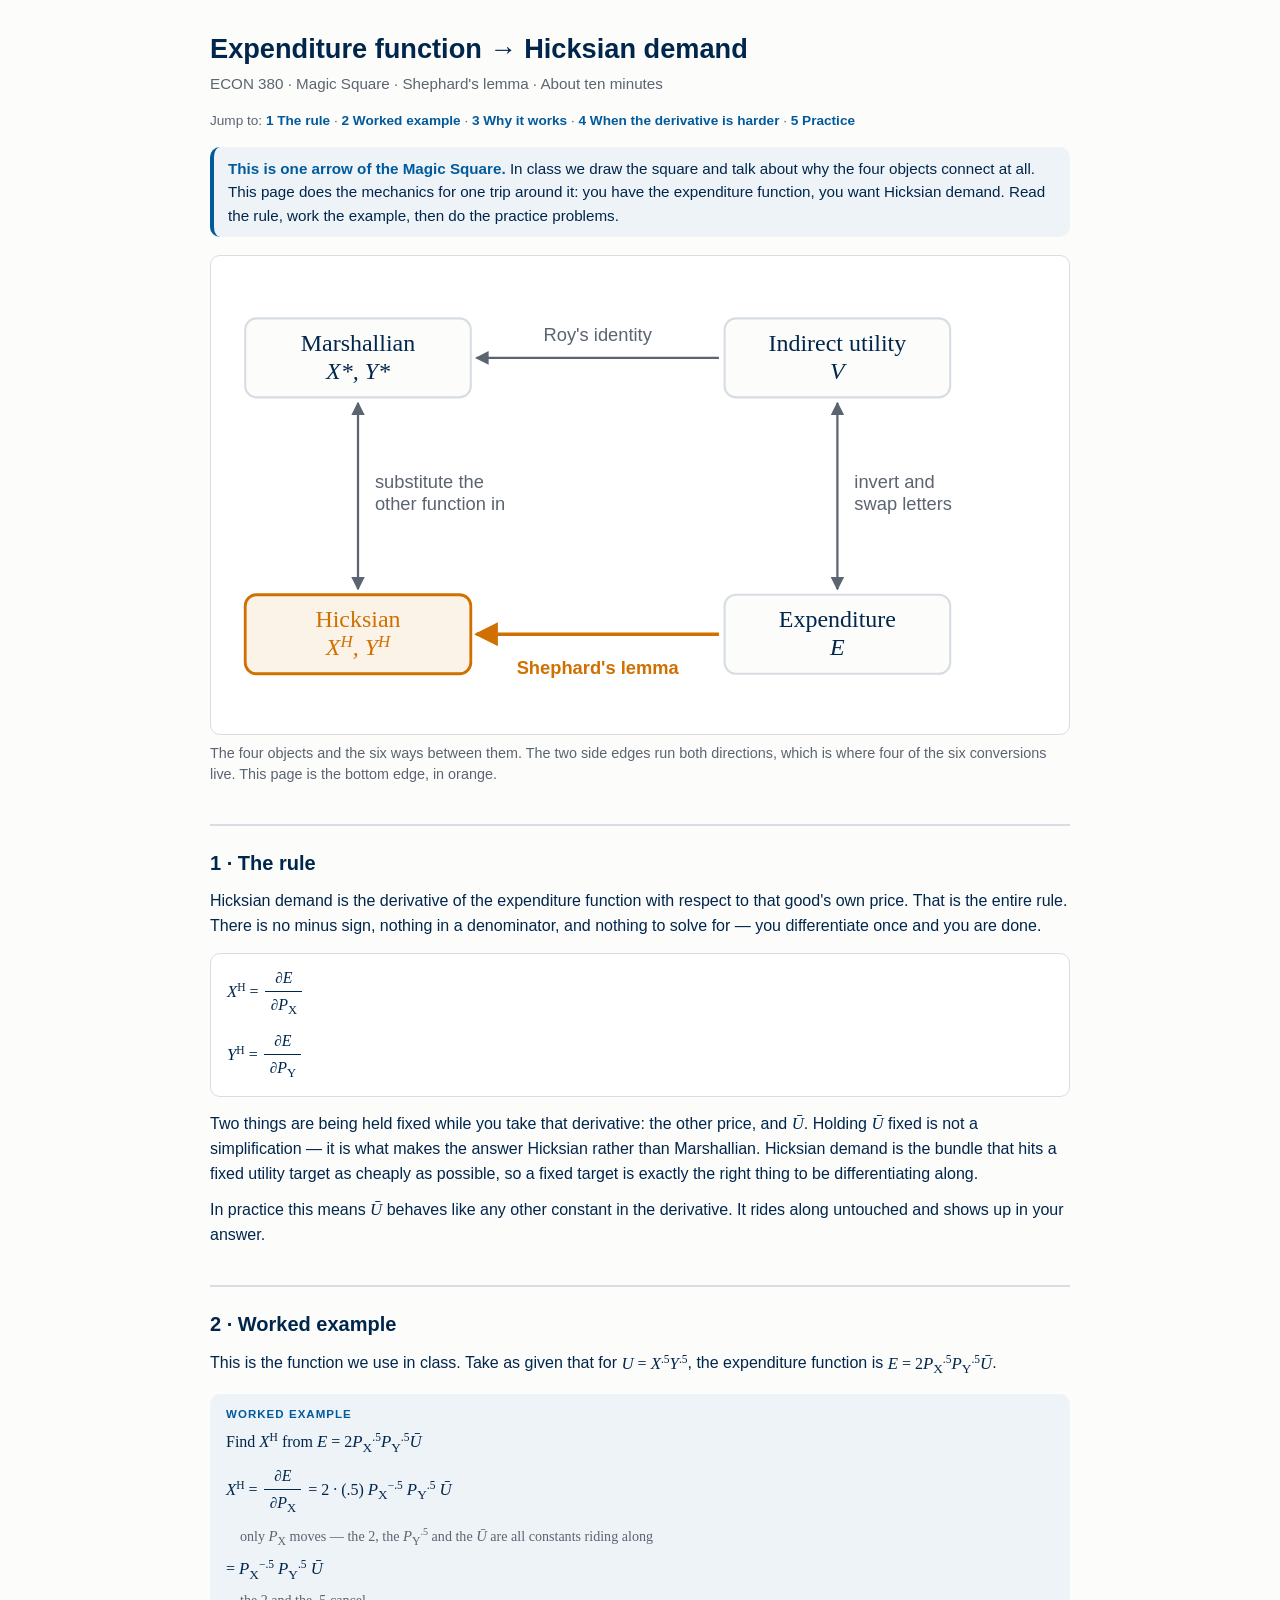
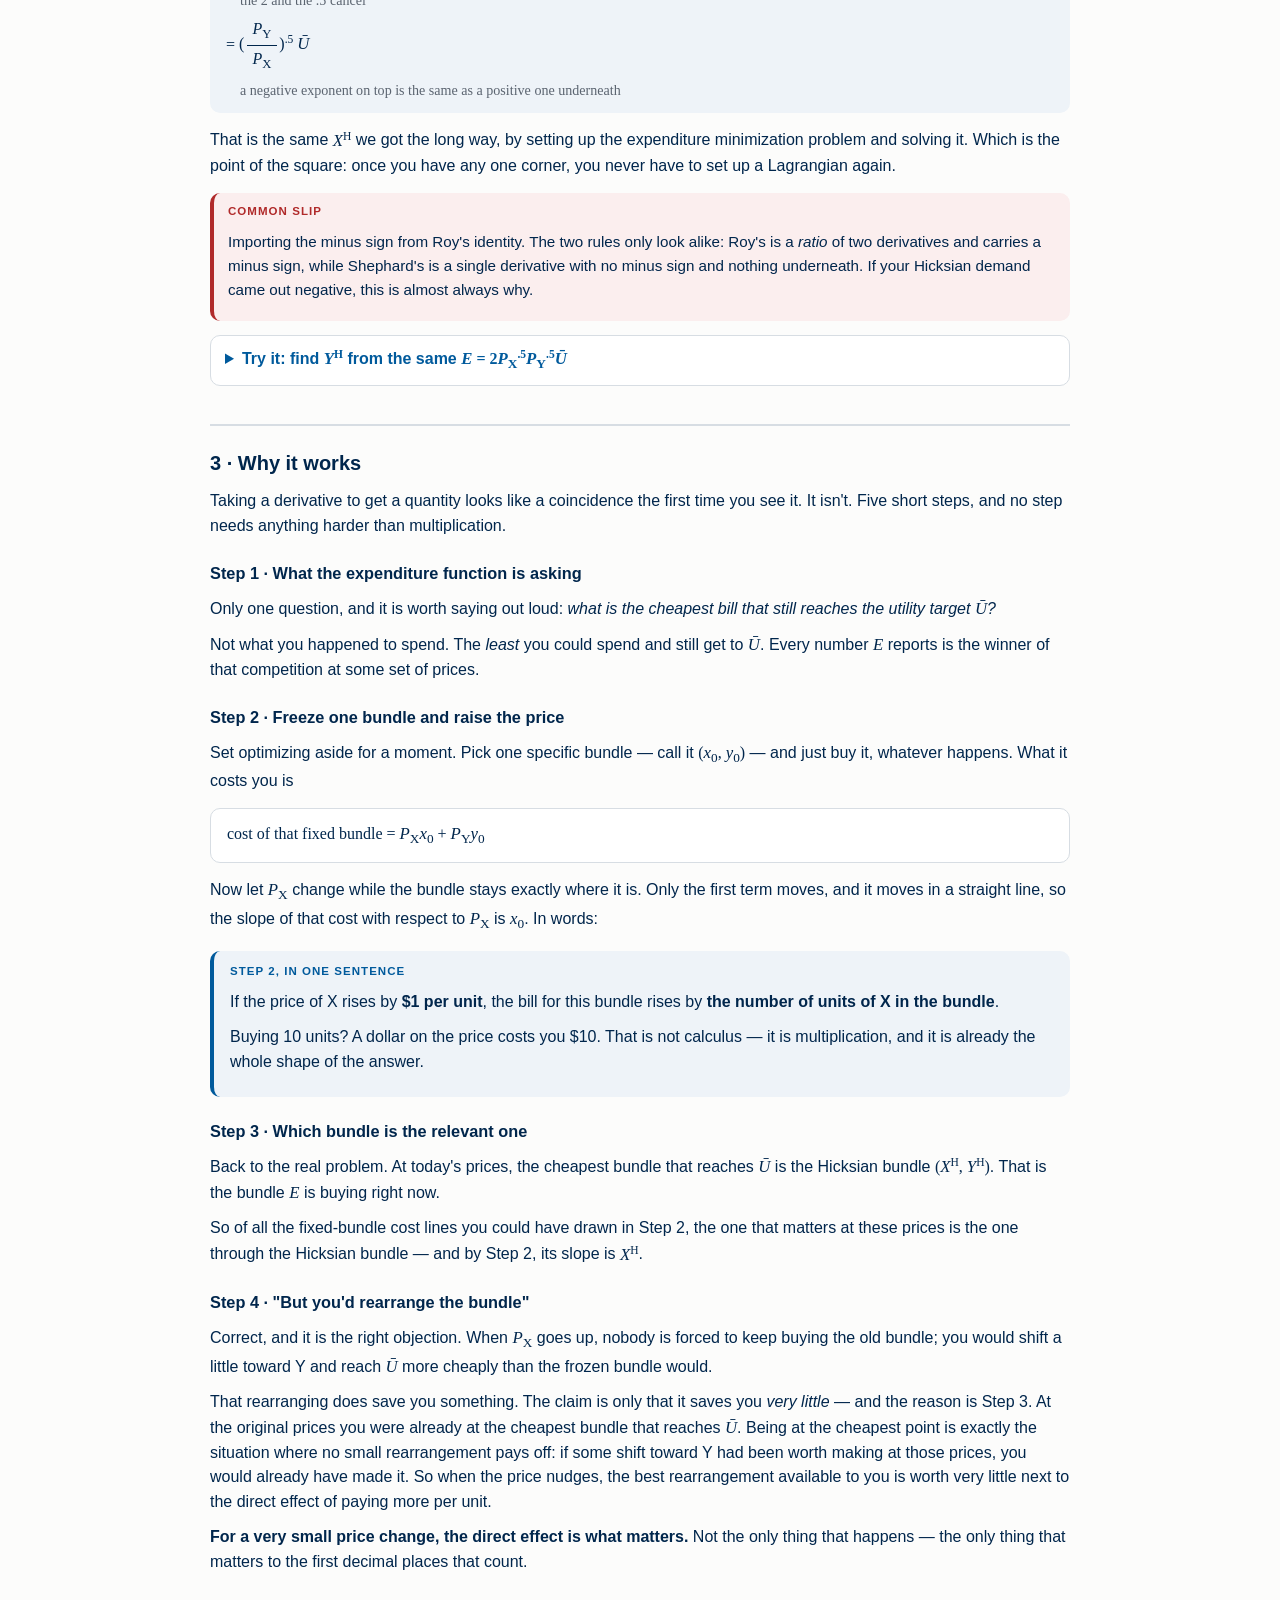
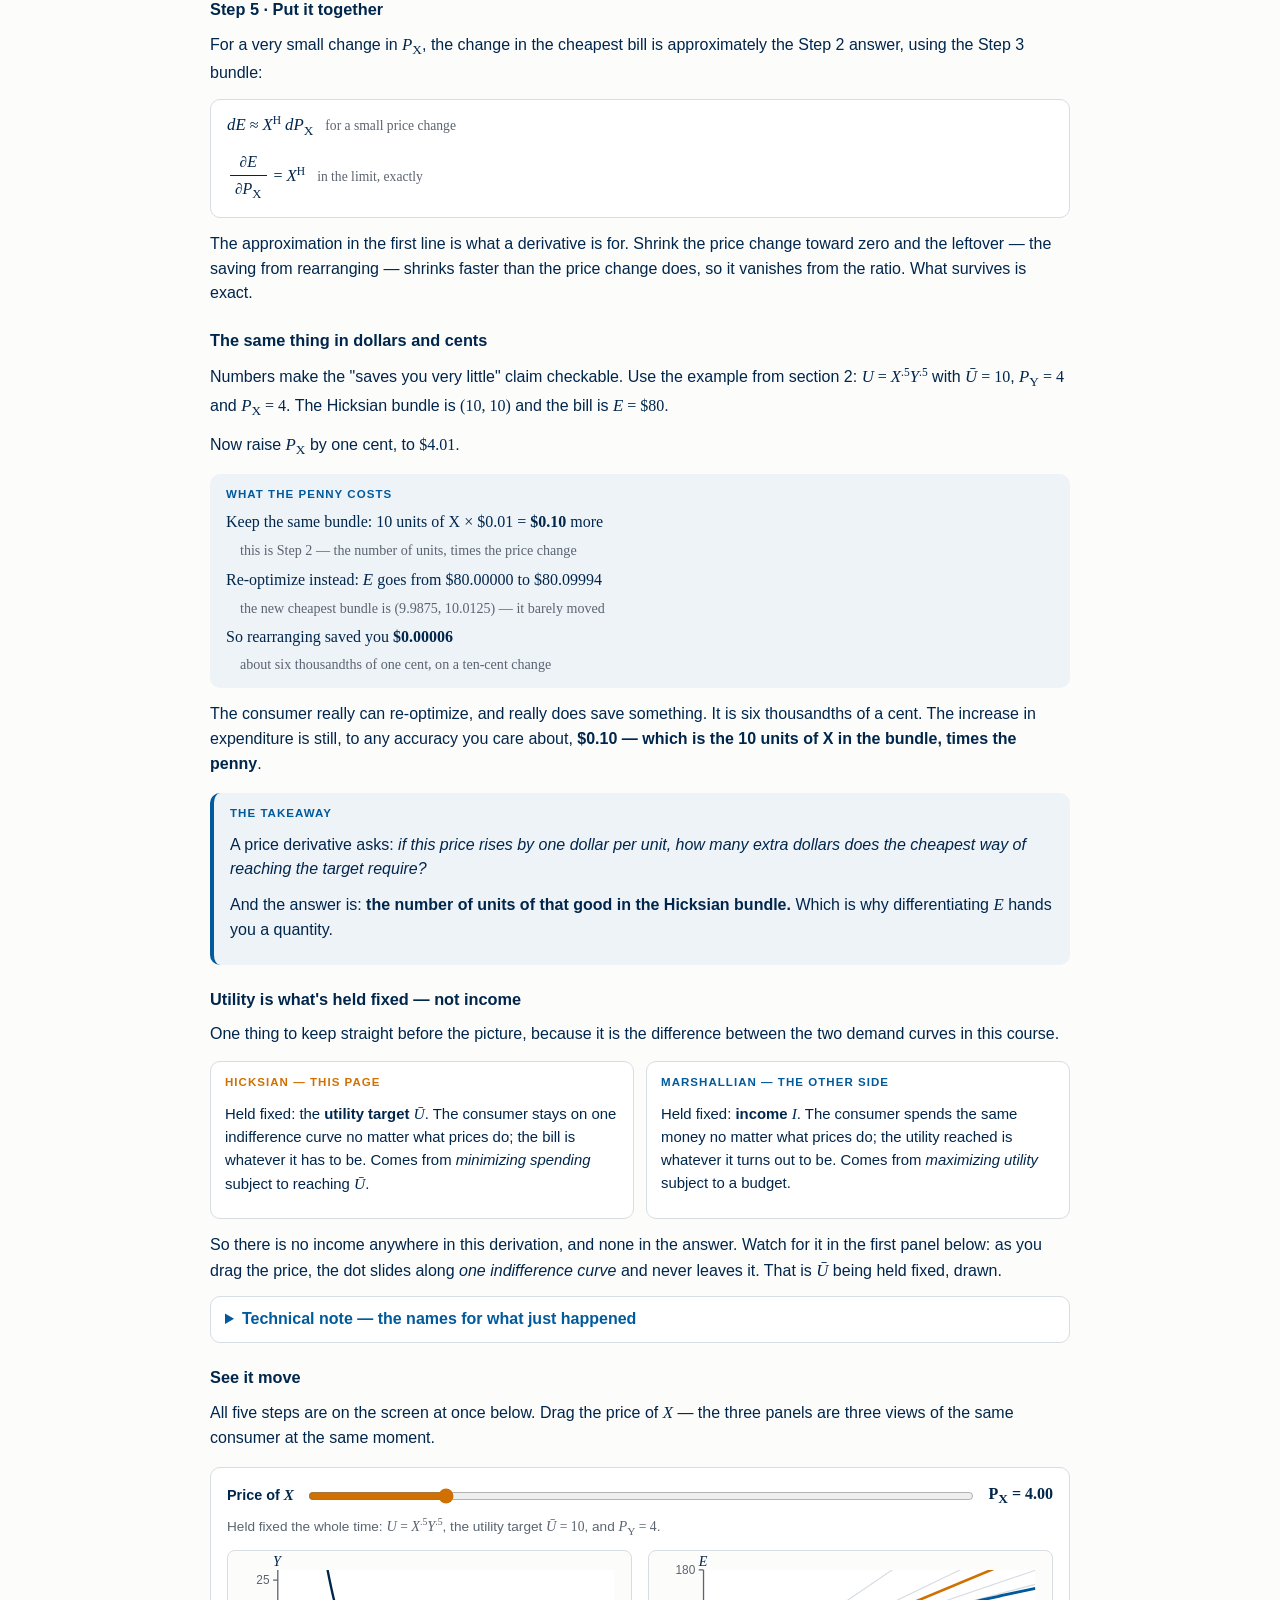
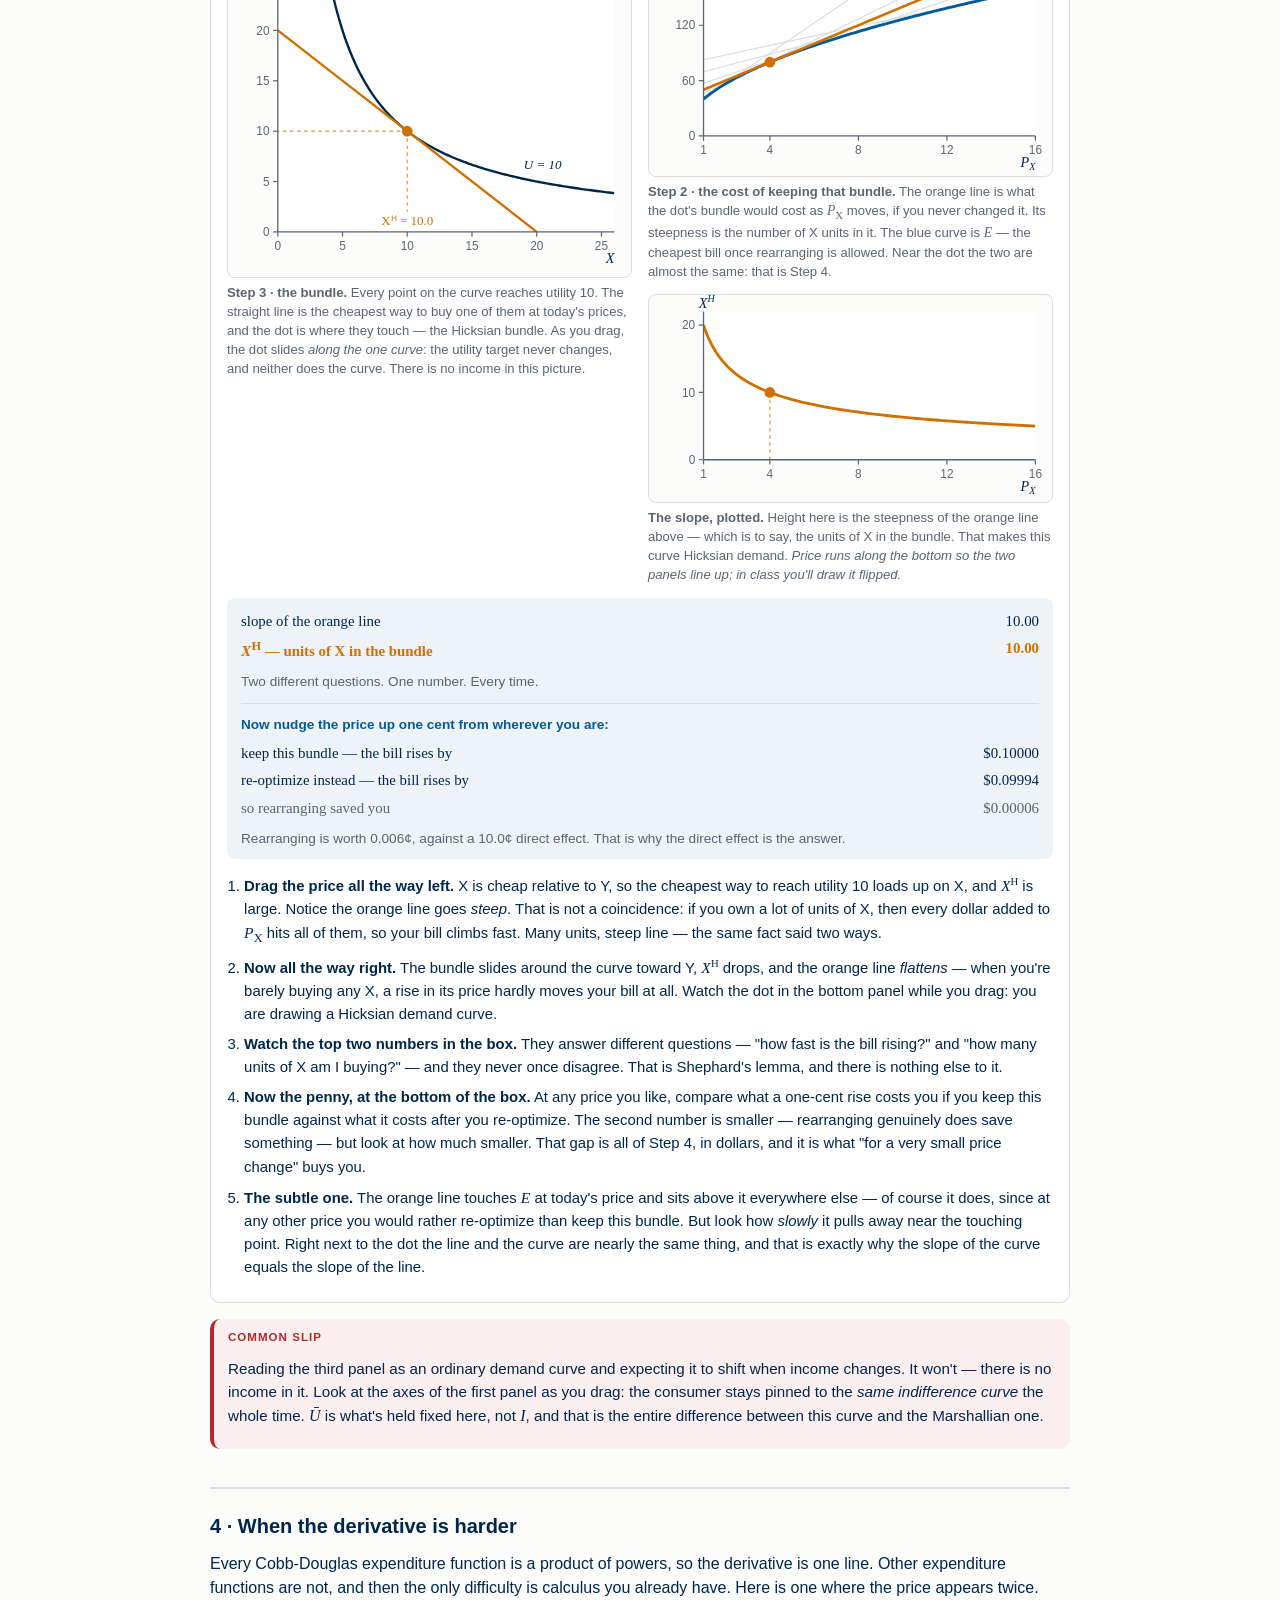
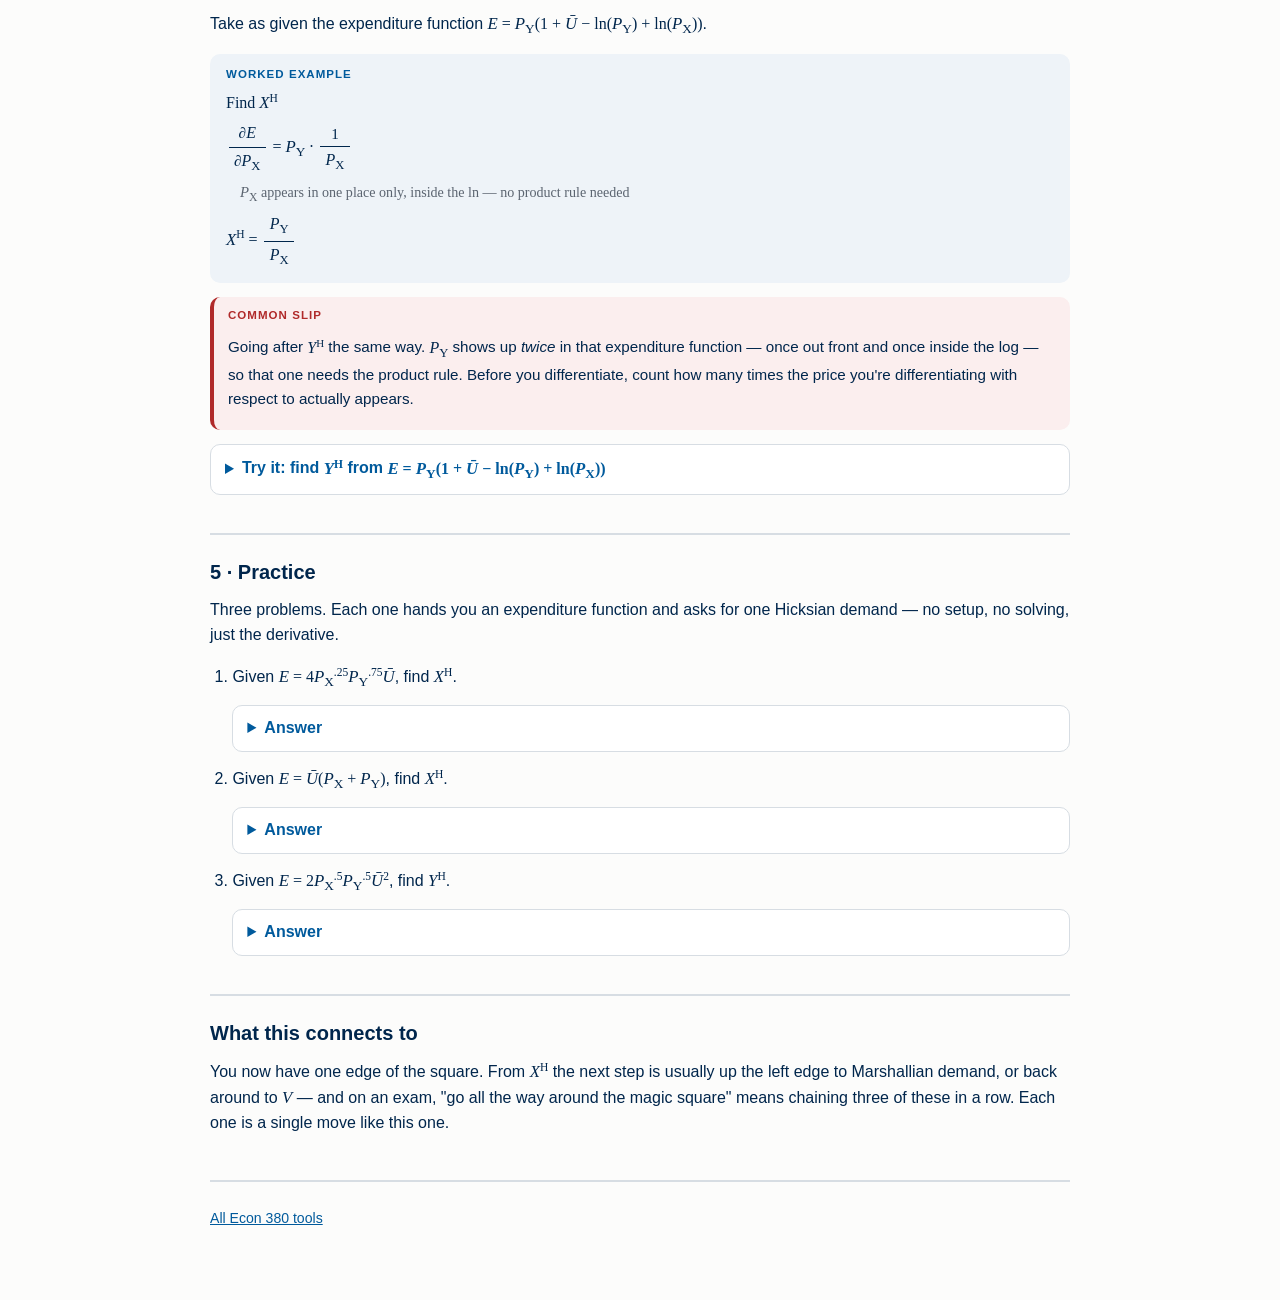
==== magic-square/shephard/index.html @ a7245ed2 "Econ 380 tools: Magic Square — Shephard's lemma draft First of the six Magic Square arrow pages (tas" ====
<!doctype html>
<html lang="en">
<head>
<meta charset="utf-8">
<meta name="viewport" content="width=device-width, initial-scale=1">
<title>Expenditure function → Hicksian demand — Econ 380</title>
<link rel="stylesheet" href="../../assets/style.css">
<style>
/* Explorer widget — draft-local for now. If this pattern is approved for all six
   arrows, move this block into assets/style.css so the arrow pages share it. Kept
   here while it is a draft so the five live Math Proficiency pages are untouched. */

.explorer {
  background: var(--white);
  border: 1.5px solid var(--rule);
  border-radius: 10px;
  padding: 14px 16px 16px;
  margin: 16px 0;
}

.explorer .ctl {
  display: flex;
  align-items: center;
  gap: 12px;
  flex-wrap: wrap;
  margin-bottom: 4px;
}
.explorer .ctl label { font-weight: 600; font-size: .9rem; white-space: nowrap; }
.explorer input[type=range] { flex: 1 1 220px; min-width: 180px; accent-color: var(--orange); }
.explorer input[type=range]:focus-visible { outline: 2px solid var(--accent); outline-offset: 3px; }

.explorer .fixed { font-size: .85rem; color: var(--gray); margin: 0 0 10px; }

.explorer .panels {
  display: grid;
  grid-template-columns: 1fr 1fr;
  gap: 12px 16px;
  align-items: start;
}
.explorer .stack { display: flex; flex-direction: column; gap: 12px; }

.explorer .panel { margin: 0; }
.explorer .panel svg {
  display: block;
  width: 100%;
  height: auto;
  background: var(--surface);
  border: 1px solid var(--rule);
  border-radius: 8px;
}
.explorer .panel figcaption {
  margin-top: 5px;
  font-size: .82rem;
  color: var(--gray);
  line-height: 1.45;
}

.explorer .readout {
  margin-top: 14px;
  background: var(--box);
  border-radius: 8px;
  padding: 10px 14px;
  font-size: .93rem;
}
.explorer .readout .row {
  display: flex;
  justify-content: space-between;
  gap: 10px;
  padding: 2px 0;
  font-family: Georgia, "Times New Roman", serif;
}
.explorer .readout .row.same { color: var(--orange); font-weight: 700; }
.explorer .readout .val { font-variant-numeric: tabular-nums; }
.explorer .readout .verdict {
  margin: 6px 0 0;
  font-size: .85rem;
  color: var(--gray);
  font-family: inherit;
}
.explorer .readout .pennybox {
  margin-top: 11px;
  padding-top: 10px;
  border-top: 1px solid var(--rule);
}
.explorer .readout .pennyhead {
  margin: 0 0 5px;
  font-size: .85rem;
  font-weight: 600;
  color: var(--accent);
}
.explorer .readout .row.saving { color: var(--gray); }

.explorer .trythis { margin: 14px 0 0; padding-left: 1.15em; font-size: .93rem; }
.explorer .trythis li { margin: 7px 0; }

@media (max-width: 700px) {
  .explorer .panels { grid-template-columns: 1fr; }
}
</style>
</head>
<body>
<main>

  <h1>Expenditure function → Hicksian demand</h1>
  <p class="kicker">ECON 380 · Magic Square · Shephard's lemma · About ten minutes</p>

  <p class="jump">Jump to:
    <a href="#s1">1 The rule</a> ·
    <a href="#s2">2 Worked example</a> ·
    <a href="#s3">3 Why it works</a> ·
    <a href="#s4">4 When the derivative is harder</a> ·
    <a href="#s5">5 Practice</a>
  </p>

  <div class="betanote">
    <b>This is one arrow of the Magic Square.</b> In class we draw the square and talk
    about why the four objects connect at all. This page does the mechanics for one
    trip around it: you have the expenditure function, you want Hicksian demand. Read
    the rule, work the example, then do the practice problems.
  </div>

  <figure class="fig">
    <svg viewBox="0 0 600 330" xmlns="http://www.w3.org/2000/svg" role="img"
         aria-label="The Magic Square. Four corners: Marshallian demand and indirect utility on top, Hicksian demand and the expenditure function on the bottom. The bottom edge, from the expenditure function to Hicksian demand by Shephard's lemma, is highlighted.">
      <defs>
        <marker id="ar" viewBox="0 0 10 10" refX="9" refY="5"
                markerWidth="6" markerHeight="6" orient="auto-start-reverse">
          <path d="M 0 0 L 10 5 L 0 10 z" fill="#5B6470"/>
        </marker>
        <marker id="arhi" viewBox="0 0 10 10" refX="9" refY="5"
                markerWidth="6.5" markerHeight="6.5" orient="auto-start-reverse">
          <path d="M 0 0 L 10 5 L 0 10 z" fill="#D07000"/>
        </marker>
      </defs>

      <!-- corners -->
      <g stroke="#d7dde3" stroke-width="1.5" fill="#fcfcfb">
        <rect x="20"  y="40"  width="160" height="56" rx="8"/>
        <rect x="360" y="40"  width="160" height="56" rx="8"/>
        <rect x="360" y="236" width="160" height="56" rx="8"/>
      </g>
      <rect x="20" y="236" width="160" height="56" rx="8"
            fill="#fbf3e8" stroke="#D07000" stroke-width="2"/>

      <g font-family="Georgia, 'Times New Roman', serif" font-size="17"
         text-anchor="middle" fill="currentColor">
        <text x="100" y="63">Marshallian</text>
        <text x="100" y="83" font-style="italic">X*, Y*</text>
        <text x="440" y="63">Indirect utility</text>
        <text x="440" y="83" font-style="italic">V</text>
        <text x="440" y="259">Expenditure</text>
        <text x="440" y="279" font-style="italic">E</text>
        <text x="100" y="259" fill="#D07000">Hicksian</text>
        <text x="100" y="279" font-style="italic" fill="#D07000">X<tspan font-size="12" dy="-6">H</tspan><tspan dy="6">, </tspan>Y<tspan font-size="12" dy="-6">H</tspan></text>
      </g>

      <!-- edges -->
      <g stroke="#5B6470" stroke-width="1.6" fill="none">
        <!-- top: V to Marshallian, one way -->
        <line x1="356" y1="68" x2="184" y2="68" marker-end="url(#ar)"/>
        <!-- right: V and E, both ways -->
        <line x1="440" y1="100" x2="440" y2="232"
              marker-start="url(#ar)" marker-end="url(#ar)"/>
        <!-- left: Marshallian and Hicksian, both ways -->
        <line x1="100" y1="100" x2="100" y2="232"
              marker-start="url(#ar)" marker-end="url(#ar)"/>
      </g>
      <!-- bottom: E to Hicksian, one way, highlighted -->
      <line x1="356" y1="264" x2="184" y2="264" stroke="#D07000" stroke-width="2.6"
            fill="none" marker-end="url(#arhi)"/>

      <g font-family="-apple-system, BlinkMacSystemFont, 'Segoe UI', Roboto, Helvetica, Arial, sans-serif"
         font-size="13" fill="#5B6470">
        <text x="270" y="56" text-anchor="middle">Roy's identity</text>
        <text x="452" y="160">invert and</text>
        <text x="452" y="176">swap letters</text>
        <text x="112" y="160">substitute the</text>
        <text x="112" y="176">other function in</text>
        <text x="270" y="292" text-anchor="middle" fill="#D07000" font-weight="700">Shephard's lemma</text>
      </g>
    </svg>
    <figcaption>The four objects and the six ways between them. The two side edges run
      both directions, which is where four of the six conversions live. This page is the
      bottom edge, in orange.</figcaption>
  </figure>

  <!-- 1 -->
  <h2 id="s1">1 · The rule</h2>

  <p>Hicksian demand is the derivative of the expenditure function with respect to that
    good's own price. That is the entire rule. There is no minus sign, nothing in a
    denominator, and nothing to solve for — you differentiate once and you are done.</p>

  <div class="rules m">
    <div><var>X</var><sup>H</sup> = <span class="frac"><span>&part;<var>E</var></span><span>&part;<var>P</var><sub>X</sub></span></span></div>
    <div><var>Y</var><sup>H</sup> = <span class="frac"><span>&part;<var>E</var></span><span>&part;<var>P</var><sub>Y</sub></span></span></div>
  </div>

  <p>Two things are being held fixed while you take that derivative: the other price, and
    <span class="m"><var>Ū</var></span>. Holding <span class="m"><var>Ū</var></span> fixed
    is not a simplification — it is what makes the answer Hicksian rather than Marshallian.
    Hicksian demand is the bundle that hits a fixed utility target as cheaply as possible,
    so a fixed target is exactly the right thing to be differentiating along.</p>

  <p>In practice this means <span class="m"><var>Ū</var></span> behaves like any other
    constant in the derivative. It rides along untouched and shows up in your answer.</p>

  <!-- 2 -->
  <h2 id="s2">2 · Worked example</h2>

  <p>This is the function we use in class. Take as given that for
    <span class="m"><var>U</var> = <var>X</var><sup>.5</sup><var>Y</var><sup>.5</sup></span>,
    the expenditure function is
    <span class="m"><var>E</var> = 2<var>P</var><sub>X</sub><sup>.5</sup><var>P</var><sub>Y</sub><sup>.5</sup><var>Ū</var></span>.</p>

  <div class="worked">
    <p class="boxlabel">Worked example</p>
    <div class="steps m">
      <div>Find <var>X</var><sup>H</sup> from <var>E</var> = 2<var>P</var><sub>X</sub><sup>.5</sup><var>P</var><sub>Y</sub><sup>.5</sup><var>Ū</var></div>
      <div><var>X</var><sup>H</sup> = <span class="frac"><span>&part;<var>E</var></span><span>&part;<var>P</var><sub>X</sub></span></span> = 2 · (.5) <var>P</var><sub>X</sub><sup>−.5</sup> <var>P</var><sub>Y</sub><sup>.5</sup> <var>Ū</var></div>
      <div class="note">only <var>P</var><sub>X</sub> moves — the 2, the <var>P</var><sub>Y</sub><sup>.5</sup> and the <var>Ū</var> are all constants riding along</div>
      <div>= <var>P</var><sub>X</sub><sup>−.5</sup> <var>P</var><sub>Y</sub><sup>.5</sup> <var>Ū</var></div>
      <div class="note">the 2 and the .5 cancel</div>
      <div>= <span class="m">(<span class="frac"><span><var>P</var><sub>Y</sub></span><span><var>P</var><sub>X</sub></span></span>)<sup>.5</sup> <var>Ū</var></span></div>
      <div class="note">a negative exponent on top is the same as a positive one underneath</div>
    </div>
  </div>

  <p>That is the same <span class="m"><var>X</var><sup>H</sup></span> we got the long way,
    by setting up the expenditure minimization problem and solving it. Which is the point
    of the square: once you have any one corner, you never have to set up a Lagrangian
    again.</p>

  <div class="slip">
    <p class="boxlabel">Common slip</p>
    <p>Importing the minus sign from Roy's identity. The two rules only look alike: Roy's
      is a <em>ratio</em> of two derivatives and carries a minus sign, while Shephard's is
      a single derivative with no minus sign and nothing underneath. If your Hicksian
      demand came out negative, this is almost always why.</p>
  </div>

  <details>
    <summary>Try it: find <span class="m"><var>Y</var><sup>H</sup></span> from the same
      <span class="m"><var>E</var> = 2<var>P</var><sub>X</sub><sup>.5</sup><var>P</var><sub>Y</sub><sup>.5</sup><var>Ū</var></span></summary>
    <p class="result m"><var>Y</var><sup>H</sup> = (<span class="frac"><span><var>P</var><sub>X</sub></span><span><var>P</var><sub>Y</sub></span></span>)<sup>.5</sup> <var>Ū</var></p>
    <p>Same derivative, other letter. Now
      <span class="m"><var>P</var><sub>X</sub><sup>.5</sup></span> is the constant and
      <span class="m"><var>P</var><sub>Y</sub></span> moves, so the prices trade places.
      That symmetry is a good sign you did it right — with these preferences the two goods
      are treated identically.</p>
  </details>

  <!-- 3 -->
  <h2 id="s3">3 · Why it works</h2>

  <p>Taking a derivative to get a quantity looks like a coincidence the first time you see
    it. It isn't. Five short steps, and no step needs anything harder than multiplication.</p>

  <h3>Step 1 · What the expenditure function is asking</h3>

  <p>Only one question, and it is worth saying out loud:
    <em>what is the cheapest bill that still reaches the utility target
    <span class="m"><var>Ū</var></span>?</em></p>

  <p>Not what you happened to spend. The <em>least</em> you could spend and still get to
    <span class="m"><var>Ū</var></span>. Every number
    <span class="m"><var>E</var></span> reports is the winner of that competition at some
    set of prices.</p>

  <h3>Step 2 · Freeze one bundle and raise the price</h3>

  <p>Set optimizing aside for a moment. Pick one specific bundle — call it
    <span class="m">(<var>x</var><sub>0</sub>, <var>y</var><sub>0</sub>)</span> — and just
    buy it, whatever happens. What it costs you is</p>

  <div class="rules m">
    <div>cost of that fixed bundle = <var>P</var><sub>X</sub><var>x</var><sub>0</sub> + <var>P</var><sub>Y</sub><var>y</var><sub>0</sub></div>
  </div>

  <p>Now let <span class="m"><var>P</var><sub>X</sub></span> change while the bundle stays
    exactly where it is. Only the first term moves, and it moves in a straight line, so the
    slope of that cost with respect to
    <span class="m"><var>P</var><sub>X</sub></span> is
    <span class="m"><var>x</var><sub>0</sub></span>. In words:</p>

  <div class="keyidea">
    <p class="h">Step 2, in one sentence</p>
    <p>If the price of X rises by <b>$1 per unit</b>, the bill for this bundle rises by
      <b>the number of units of X in the bundle</b>.</p>
    <p>Buying 10 units? A dollar on the price costs you $10. That is not calculus — it is
      multiplication, and it is already the whole shape of the answer.</p>
  </div>

  <h3>Step 3 · Which bundle is the relevant one</h3>

  <p>Back to the real problem. At today's prices, the cheapest bundle that reaches
    <span class="m"><var>Ū</var></span> is the Hicksian bundle
    <span class="m">(<var>X</var><sup>H</sup>, <var>Y</var><sup>H</sup>)</span>. That is
    the bundle <span class="m"><var>E</var></span> is buying right now.</p>

  <p>So of all the fixed-bundle cost lines you could have drawn in Step 2, the one that
    matters at these prices is the one through the Hicksian bundle — and by Step 2, its
    slope is <span class="m"><var>X</var><sup>H</sup></span>.</p>

  <h3>Step 4 · "But you'd rearrange the bundle"</h3>

  <p>Correct, and it is the right objection. When
    <span class="m"><var>P</var><sub>X</sub></span> goes up, nobody is forced to keep
    buying the old bundle; you would shift a little toward Y and reach
    <span class="m"><var>Ū</var></span> more cheaply than the frozen bundle would.</p>

  <p>That rearranging does save you something. The claim is only that it saves you
    <em>very little</em> — and the reason is Step 3. At the original prices you were
    already at the cheapest bundle that reaches
    <span class="m"><var>Ū</var></span>. Being at the cheapest point is exactly the
    situation where no small rearrangement pays off: if some shift toward Y had been worth
    making at those prices, you would already have made it. So when the price nudges, the
    best rearrangement available to you is worth very little next to the direct effect of
    paying more per unit.</p>

  <p><b>For a very small price change, the direct effect is what matters.</b> Not the only
    thing that happens — the only thing that matters to the first decimal places that
    count.</p>

  <h3>Step 5 · Put it together</h3>

  <p>For a very small change in <span class="m"><var>P</var><sub>X</sub></span>, the change
    in the cheapest bill is approximately the Step 2 answer, using the Step 3 bundle:</p>

  <div class="rules m">
    <div><var>dE</var> &asymp; <var>X</var><sup>H</sup> <var>dP</var><sub>X</sub> &nbsp;&nbsp;<span style="font-family:inherit;font-size:.85rem;color:var(--gray)">for a small price change</span></div>
    <div><span class="frac"><span>&part;<var>E</var></span><span>&part;<var>P</var><sub>X</sub></span></span> = <var>X</var><sup>H</sup> &nbsp;&nbsp;<span style="font-family:inherit;font-size:.85rem;color:var(--gray)">in the limit, exactly</span></div>
  </div>

  <p>The approximation in the first line is what a derivative is for. Shrink the price
    change toward zero and the leftover — the saving from rearranging — shrinks faster than
    the price change does, so it vanishes from the ratio. What survives is exact.</p>

  <h3>The same thing in dollars and cents</h3>

  <p>Numbers make the "saves you very little" claim checkable. Use the example from
    section 2: <span class="m"><var>U</var> = <var>X</var><sup>.5</sup><var>Y</var><sup>.5</sup></span>
    with <span class="m"><var>Ū</var> = 10</span>,
    <span class="m"><var>P</var><sub>Y</sub> = 4</span> and
    <span class="m"><var>P</var><sub>X</sub> = 4</span>. The Hicksian bundle is
    <span class="m">(10, 10)</span> and the bill is
    <span class="m"><var>E</var> = $80</span>.</p>

  <p>Now raise <span class="m"><var>P</var><sub>X</sub></span> by one cent, to
    <span class="m">$4.01</span>.</p>

  <div class="worked">
    <p class="boxlabel">What the penny costs</p>
    <div class="steps m">
      <div>Keep the same bundle: 10 units of X × $0.01 = <b>$0.10</b> more</div>
      <div class="note">this is Step 2 — the number of units, times the price change</div>
      <div>Re-optimize instead: <var>E</var> goes from $80.00000 to $80.09994</div>
      <div class="note">the new cheapest bundle is (9.9875, 10.0125) — it barely moved</div>
      <div>So rearranging saved you <b>$0.00006</b></div>
      <div class="note">about six thousandths of one cent, on a ten-cent change</div>
    </div>
  </div>

  <p>The consumer really can re-optimize, and really does save something. It is six
    thousandths of a cent. The increase in expenditure is still, to any accuracy you care
    about, <b>$0.10 — which is the 10 units of X in the bundle, times the penny</b>.</p>

  <div class="keyidea">
    <p class="h">The takeaway</p>
    <p>A price derivative asks: <em>if this price rises by one dollar per unit, how many
      extra dollars does the cheapest way of reaching the target require?</em></p>
    <p>And the answer is: <b>the number of units of that good in the Hicksian
      bundle.</b> Which is why differentiating
      <span class="m"><var>E</var></span> hands you a quantity.</p>
  </div>

  <h3>Utility is what's held fixed — not income</h3>

  <p>One thing to keep straight before the picture, because it is the difference between
    the two demand curves in this course.</p>

  <div class="contrast">
    <div>
      <p class="h" style="color:var(--orange)">Hicksian — this page</p>
      <p>Held fixed: the <b>utility target</b>
        <span class="m"><var>Ū</var></span>. The consumer stays on one indifference curve
        no matter what prices do; the bill is whatever it has to be. Comes from
        <em>minimizing spending</em> subject to reaching
        <span class="m"><var>Ū</var></span>.</p>
    </div>
    <div>
      <p class="h" style="color:var(--accent)">Marshallian — the other side</p>
      <p>Held fixed: <b>income</b> <span class="m"><var>I</var></span>. The consumer spends
        the same money no matter what prices do; the utility reached is whatever it turns
        out to be. Comes from <em>maximizing utility</em> subject to a budget.</p>
    </div>
  </div>

  <p>So there is no income anywhere in this derivation, and none in the answer. Watch for
    it in the first panel below: as you drag the price, the dot slides along <em>one
    indifference curve</em> and never leaves it. That is
    <span class="m"><var>Ū</var></span> being held fixed, drawn.</p>

  <details>
    <summary>Technical note — the names for what just happened</summary>
    <p>Step 4 is the <b>envelope theorem</b>. The general statement: when you differentiate
      an optimized value with respect to a parameter, you may treat the choice variables as
      frozen at their optimal values, because the choices were already optimal and so
      contribute nothing at the margin. Step 2 is that "treat them as frozen"; Step 4 is
      the licence to do so.</p>
    <p>There is also a picture behind it. Draw the fixed-bundle cost line from Step 2 for
      <em>every</em> bundle that reaches <span class="m"><var>Ū</var></span>, not just the
      current one. Each is a straight line in
      <span class="m"><var>P</var><sub>X</sub></span>, and at any given price the cheapest
      bill is whichever line is lowest there. So
      <span class="m"><var>E</var></span> traces the bottom edge of that whole family — its
      <b>lower envelope</b>. A curve built as the bottom of a family of straight lines
      touches one of them at each price and takes that line's slope, which is Shephard's
      lemma again. This also explains why
      <span class="m"><var>E</var></span> is concave in prices.</p>
    <p>The same argument on the utility-maximizing side of the square gives Roy's identity,
      and it is the reason the Lagrange multiplier means what it does.</p>
  </details>

  <h3>See it move</h3>

  <p>All five steps are on the screen at once below. Drag the price of
    <span class="m"><var>X</var></span> — the three panels are three views of the same
    consumer at the same moment.</p>

  <div class="explorer" id="ex">
    <div class="ctl">
      <label for="px">Price of <span class="m"><var>X</var></span></label>
      <input type="range" id="px" min="1" max="16" step="0.05" value="4"
             aria-label="Price of X">
      <span class="m" id="pxlab" style="font-weight:700">P<sub>X</sub> = 4.00</span>
    </div>
    <p class="fixed">Held fixed the whole time:
      <span class="m"><var>U</var> = <var>X</var><sup>.5</sup><var>Y</var><sup>.5</sup></span>,
      the utility target <span class="m"><var>Ū</var> = 10</span>, and
      <span class="m"><var>P</var><sub>Y</sub> = 4</span>.</p>

    <div class="panels">
      <figure class="panel">
        <svg id="p1" viewBox="0 0 340 275" xmlns="http://www.w3.org/2000/svg" role="img"
             aria-label="The consumer's bundle. An indifference curve with the cheapest bundle that reaches it marked, and the isocost line through that bundle."></svg>
        <figcaption><b>Step 3 · the bundle.</b> Every point on the curve reaches utility
          10. The straight line is the cheapest way to buy one of them at today's prices,
          and the dot is where they touch — the Hicksian bundle. As you drag, the dot
          slides <em>along the one curve</em>: the utility target never changes, and
          neither does the curve. There is no income in this picture.</figcaption>
      </figure>

      <div class="stack">
        <figure class="panel">
          <svg id="p2" viewBox="0 0 340 190" xmlns="http://www.w3.org/2000/svg" role="img"
               aria-label="The expenditure function plotted against the price of X, with the straight line showing the cost of keeping today's bundle. The line touches the curve at today's price and lies above it elsewhere."></svg>
          <figcaption><b>Step 2 · the cost of keeping that bundle.</b> The orange line is
            what the dot's bundle would cost as
            <span class="m"><var>P</var><sub>X</sub></span> moves, if you never changed it.
            Its steepness is the number of X units in it. The blue curve is
            <span class="m"><var>E</var></span> — the cheapest bill once rearranging is
            allowed. Near the dot the two are almost the same: that is Step 4.</figcaption>
        </figure>

        <figure class="panel">
          <svg id="p3" viewBox="0 0 340 175" xmlns="http://www.w3.org/2000/svg" role="img"
               aria-label="Hicksian demand for X plotted against the price of X, with the current point marked at a height equal to the slope of the expenditure function."></svg>
          <figcaption><b>The slope, plotted.</b> Height here is the steepness of the orange
            line above — which is to say, the units of X in the bundle. That makes this
            curve Hicksian demand. <em>Price runs along the bottom so the two panels line
            up; in class you'll draw it flipped.</em></figcaption>
        </figure>
      </div>
    </div>

    <div class="readout">
      <div class="row"><span>slope of the orange line</span><span class="val" id="r1">10.00</span></div>
      <div class="row same"><span><var>X</var><sup>H</sup> — units of X in the bundle</span><span class="val" id="r2">10.00</span></div>
      <p class="verdict">Two different questions. One number. Every time.</p>

      <div class="pennybox">
        <p class="pennyhead">Now nudge the price up one cent from wherever you are:</p>
        <div class="row"><span>keep this bundle — the bill rises by</span><span class="val" id="r3">$0.10000</span></div>
        <div class="row"><span>re-optimize instead — the bill rises by</span><span class="val" id="r4">$0.09994</span></div>
        <div class="row saving"><span>so rearranging saved you</span><span class="val" id="r5">$0.00006</span></div>
        <p class="verdict" id="rv"></p>
      </div>
    </div>

    <noscript>
      <p style="margin-top:12px"><b>This figure needs JavaScript.</b> The rest of the page
        works without it.</p>
    </noscript>

    <ol class="trythis">
      <li><b>Drag the price all the way left.</b> X is cheap relative to Y, so the cheapest
        way to reach utility 10 loads up on X, and
        <span class="m"><var>X</var><sup>H</sup></span> is large. Notice the orange line
        goes <em>steep</em>. That is not a coincidence: if you own a lot of units of X,
        then every dollar added to <span class="m"><var>P</var><sub>X</sub></span> hits all
        of them, so your bill climbs fast. Many units, steep line — the same fact said two
        ways.</li>
      <li><b>Now all the way right.</b> The bundle slides around the curve toward Y,
        <span class="m"><var>X</var><sup>H</sup></span> drops, and the orange line
        <em>flattens</em> — when you're barely buying any X, a rise in its price hardly
        moves your bill at all. Watch the dot in the bottom panel while you drag: you are
        drawing a Hicksian demand curve.</li>
      <li><b>Watch the top two numbers in the box.</b> They answer different questions —
        "how fast is the bill rising?" and "how many units of X am I buying?" — and they
        never once disagree. That is Shephard's lemma, and there is nothing else to it.</li>
      <li><b>Now the penny, at the bottom of the box.</b> At any price you like, compare
        what a one-cent rise costs you if you keep this bundle against what it costs after
        you re-optimize. The second number is smaller — rearranging genuinely does save
        something — but look at how much smaller. That gap is all of Step 4, in dollars,
        and it is what "for a very small price change" buys you.</li>
      <li><b>The subtle one.</b> The orange line touches
        <span class="m"><var>E</var></span> at today's price and sits above it everywhere
        else — of course it does, since at any other price you would rather re-optimize than
        keep this bundle. But look how <em>slowly</em> it pulls away near the touching
        point. Right next to the dot the line and the curve are nearly the same thing, and
        that is exactly why the slope of the curve equals the slope of the line.</li>
    </ol>
  </div>

  <div class="slip">
    <p class="boxlabel">Common slip</p>
    <p>Reading the third panel as an ordinary demand curve and expecting it to shift when
      income changes. It won't — there is no income in it. Look at the axes of the first
      panel as you drag: the consumer stays pinned to the <em>same indifference curve</em>
      the whole time. <span class="m"><var>Ū</var></span> is what's held fixed here, not
      <span class="m"><var>I</var></span>, and that is the entire difference between this
      curve and the Marshallian one.</p>
  </div>

  <!-- 4 -->
  <h2 id="s4">4 · When the derivative is harder</h2>

  <p>Every Cobb-Douglas expenditure function is a product of powers, so the derivative is
    one line. Other expenditure functions are not, and then the only difficulty is calculus
    you already have. Here is one where the price appears twice.</p>

  <p>Take as given the expenditure function
    <span class="m"><var>E</var> = <var>P</var><sub>Y</sub>(1 + <var>Ū</var> −
    ln(<var>P</var><sub>Y</sub>) + ln(<var>P</var><sub>X</sub>))</span>.</p>

  <div class="worked">
    <p class="boxlabel">Worked example</p>
    <div class="steps m">
      <div>Find <var>X</var><sup>H</sup></div>
      <div><span class="frac"><span>&part;<var>E</var></span><span>&part;<var>P</var><sub>X</sub></span></span> = <var>P</var><sub>Y</sub> · <span class="frac"><span>1</span><span><var>P</var><sub>X</sub></span></span></div>
      <div class="note"><var>P</var><sub>X</sub> appears in one place only, inside the ln — no product rule needed</div>
      <div><var>X</var><sup>H</sup> = <span class="frac"><span><var>P</var><sub>Y</sub></span><span><var>P</var><sub>X</sub></span></span></div>
    </div>
  </div>

  <div class="slip">
    <p class="boxlabel">Common slip</p>
    <p>Going after <span class="m"><var>Y</var><sup>H</sup></span> the same way.
      <span class="m"><var>P</var><sub>Y</sub></span> shows up <em>twice</em> in that
      expenditure function — once out front and once inside the log — so that one needs
      the product rule. Before you differentiate, count how many times the price you're
      differentiating with respect to actually appears.</p>
  </div>

  <details>
    <summary>Try it: find <span class="m"><var>Y</var><sup>H</sup></span> from
      <span class="m"><var>E</var> = <var>P</var><sub>Y</sub>(1 + <var>Ū</var> − ln(<var>P</var><sub>Y</sub>) + ln(<var>P</var><sub>X</sub>))</span></summary>
    <p class="result m"><var>Y</var><sup>H</sup> = <var>Ū</var> − ln(<var>P</var><sub>Y</sub>) + ln(<var>P</var><sub>X</sub>)</p>
    <p>Product rule. The first piece is the bracket itself:
      <span class="m">(1 + <var>Ū</var> − ln(<var>P</var><sub>Y</sub>) + ln(<var>P</var><sub>X</sub>))</span>.
      The second is <span class="m"><var>P</var><sub>Y</sub></span> times the derivative of
      the bracket, which is <span class="m"><var>P</var><sub>Y</sub> · (−1/<var>P</var><sub>Y</sub>) = −1</span>.
      Add them and the <span class="m">1</span> and the <span class="m">−1</span> cancel.</p>
  </details>

  <!-- 5 -->
  <h2 id="s5">5 · Practice</h2>

  <p>Three problems. Each one hands you an expenditure function and asks for one Hicksian
    demand — no setup, no solving, just the derivative.</p>

  <ol class="practice">
    <li>
      <div class="q">Given <span class="m"><var>E</var> = 4<var>P</var><sub>X</sub><sup>.25</sup><var>P</var><sub>Y</sub><sup>.75</sup><var>Ū</var></span>, find <span class="m"><var>X</var><sup>H</sup></span>.</div>
      <details>
        <summary>Answer</summary>
        <p class="result m"><var>X</var><sup>H</sup> = (<span class="frac"><span><var>P</var><sub>Y</sub></span><span><var>P</var><sub>X</sub></span></span>)<sup>.75</sup> <var>Ū</var></p>
        <p><span class="m">4 · (.25) = 1</span>, leaving
          <span class="m"><var>P</var><sub>X</sub><sup>−.75</sup><var>P</var><sub>Y</sub><sup>.75</sup><var>Ū</var></span>.
          The constants cancelling to 1 is not a coincidence — it happens for every
          Cobb-Douglas expenditure function.</p>
      </details>
    </li>
    <li>
      <div class="q">Given <span class="m"><var>E</var> = <var>Ū</var>(<var>P</var><sub>X</sub> + <var>P</var><sub>Y</sub>)</span>, find <span class="m"><var>X</var><sup>H</sup></span>.</div>
      <details>
        <summary>Answer</summary>
        <p class="result m"><var>X</var><sup>H</sup> = <var>Ū</var></p>
        <p>No prices in the answer at all. That is correct, and it tells you what these
          preferences are: the consumer buys the two goods in a fixed one-to-one bundle
          and never substitutes, no matter what the prices do. A relative price change
          moves the bill but not the bundle.</p>
      </details>
    </li>
    <li>
      <div class="q">Given <span class="m"><var>E</var> = 2<var>P</var><sub>X</sub><sup>.5</sup><var>P</var><sub>Y</sub><sup>.5</sup><var>Ū</var><sup>2</sup></span>, find <span class="m"><var>Y</var><sup>H</sup></span>.</div>
      <details>
        <summary>Answer</summary>
        <p class="result m"><var>Y</var><sup>H</sup> = (<span class="frac"><span><var>P</var><sub>X</sub></span><span><var>P</var><sub>Y</sub></span></span>)<sup>.5</sup> <var>Ū</var><sup>2</sup></p>
        <p>The <span class="m"><var>Ū</var><sup>2</sup></span> is there to make a point: you
          are not differentiating with respect to
          <span class="m"><var>Ū</var></span>, so whatever it looks like, it is a constant.
          Copy it into the answer and move on.</p>
      </details>
    </li>
  </ol>

  <h2>What this connects to</h2>

  <p>You now have one edge of the square. From
    <span class="m"><var>X</var><sup>H</sup></span> the next step is usually up the left
    edge to Marshallian demand, or back around to
    <span class="m"><var>V</var></span> — and on an exam, "go all the way around the magic
    square" means chaining three of these in a row. Each one is a single move like this
    one.</p>

  <div class="footer">
    <!-- The "../" Magic Square hub page does not exist yet. Add the link back here
         once it does, so this draft has no dead links. -->
    <p><a href="../../">All Econ 380 tools</a></p>
  </div>

</main>

<script>
/* Shephard's lemma explorer.
   U = X^.5 Y^.5, so with Ubar and P_Y fixed:
       E   = 2 sqrt(P_X) sqrt(P_Y) Ubar
       X^H = sqrt(P_Y / P_X) Ubar        <- and this is exactly dE/dP_X
       Y^H = sqrt(P_X / P_Y) Ubar
   With Ubar = 10 and P_Y = 4 those are E = 40 sqrt(p), X^H = 20/sqrt(p), Y^H = 5 sqrt(p),
   which land on round numbers at p = 1, 4 and 16.
   No libraries: every path below is a string this file builds itself. */
(function () {
  "use strict";

  var PY = 4, UBAR = 10;
  var E  = function (p) { return 2 * Math.sqrt(p) * Math.sqrt(PY) * UBAR; };
  var XH = function (p) { return Math.sqrt(PY / p) * UBAR; };
  var YH = function (p) { return Math.sqrt(p / PY) * UBAR; };

  var PMIN = 1, PMAX = 16;

  var NS = "http://www.w3.org/2000/svg";
  var C  = { navy:"#00264C", accent:"#005A9C", orange:"#D07000",
             gray:"#5B6470", rule:"#d7dde3", white:"#fff" };

  function el(tag, attrs, text) {
    var n = document.createElementNS(NS, tag);
    for (var k in attrs) if (attrs[k] !== null) n.setAttribute(k, attrs[k]);
    if (text !== undefined) n.textContent = text;
    return n;
  }

  /* Axis labels. A plain string is used as-is; {base, sub} and {base, sup} build a
     real tspan, so the axes read P_X and X^H exactly as the prose does rather than
     falling back to Unicode subscripts (which have no capital X). */
  function axisLabel(spec, attrs) {
    var t = el("text", attrs);
    if (typeof spec === "string") { t.textContent = spec; return t; }
    t.appendChild(document.createTextNode(spec.base));
    if (spec.sub) t.appendChild(el("tspan", { "font-size":"8.5", dy:"3" }, spec.sub));
    if (spec.sup) t.appendChild(el("tspan", { "font-size":"8.5", dy:"-5" }, spec.sup));
    return t;
  }

  /* A panel: linear scales plus axes, drawn once. */
  function panel(svg, opt) {
    var m = opt.margin;
    var pw = opt.w - m.l - m.r, ph = opt.h - m.t - m.b;
    var P = {
      svg: svg,
      x: function (v) { return m.l + (v - opt.xlo) / (opt.xhi - opt.xlo) * pw; },
      y: function (v) { return m.t + (1 - (v - opt.ylo) / (opt.yhi - opt.ylo)) * ph; },
      statics: el("g", {}),
      dyn: el("g", {})
    };

    var clipId = svg.id + "-clip";
    var defs = el("defs", {});
    var cp = el("clipPath", { id: clipId });
    cp.appendChild(el("rect", { x:m.l, y:m.t, width:pw, height:ph }));
    defs.appendChild(cp);
    svg.appendChild(defs);

    svg.appendChild(el("rect", { x:m.l, y:m.t, width:pw, height:ph,
                                 fill:C.white, stroke:"none" }));
    P.statics.setAttribute("clip-path", "url(#" + clipId + ")");
    P.dyn.setAttribute("clip-path", "url(#" + clipId + ")");
    svg.appendChild(P.statics);
    svg.appendChild(P.dyn);

    var ax = el("g", { stroke:C.gray, "stroke-width":1.1 });
    ax.appendChild(el("line", { x1:m.l, y1:m.t, x2:m.l, y2:m.t + ph }));
    ax.appendChild(el("line", { x1:m.l, y1:m.t + ph, x2:m.l + pw, y2:m.t + ph }));
    svg.appendChild(ax);

    var lab = el("g", { "font-family":"-apple-system, BlinkMacSystemFont, 'Segoe UI', Roboto, Helvetica, Arial, sans-serif",
                        "font-size":"10", fill:C.gray });
    (opt.xticks || []).forEach(function (t) {
      lab.appendChild(el("line", { x1:P.x(t), y1:m.t + ph, x2:P.x(t), y2:m.t + ph + 4,
                                   stroke:C.gray, "stroke-width":1 }));
      lab.appendChild(el("text", { x:P.x(t), y:m.t + ph + 15, "text-anchor":"middle" }, String(t)));
    });
    (opt.yticks || []).forEach(function (t) {
      lab.appendChild(el("line", { x1:m.l - 4, y1:P.y(t), x2:m.l, y2:P.y(t),
                                   stroke:C.gray, "stroke-width":1 }));
      lab.appendChild(el("text", { x:m.l - 7, y:P.y(t) + 3.5, "text-anchor":"end" }, String(t)));
    });
    svg.appendChild(lab);

    var t = el("g", { "font-family":"Georgia, 'Times New Roman', serif",
                      "font-size":"12", "font-style":"italic", fill:C.navy });
    t.appendChild(axisLabel(opt.xlabel, { x:m.l + pw, y:m.t + ph + 26, "text-anchor":"end" }));
    t.appendChild(axisLabel(opt.ylabel, { x:m.l - 4, y:m.t - 3, "text-anchor":"start" }));
    svg.appendChild(t);

    return P;
  }

  /* Sample a function into a polyline path. */
  function curve(P, f, lo, hi, n) {
    var d = "", i, v;
    n = n || 120;
    for (i = 0; i <= n; i++) {
      v = lo + (hi - lo) * i / n;
      d += (i ? "L" : "M") + P.x(v).toFixed(2) + " " + P.y(f(v)).toFixed(2);
    }
    return d;
  }

  /* ---- panel 1: bundle space ------------------------------------------ */
  var AX = 26;                      /* both axes run 0..26 goods units */
  var p1 = panel(document.getElementById("p1"), {
    w:340, h:275, margin:{ l:42, r:14, t:16, b:38 },
    xlo:0, xhi:AX, ylo:0, yhi:AX,
    xticks:[0,5,10,15,20,25], yticks:[0,5,10,15,20,25],
    xlabel:"X", ylabel:"Y"
  });

  /* indifference curve: X^.5 Y^.5 = 10  =>  Y = 100/X */
  p1.statics.appendChild(el("path", {
    d: curve(p1, function (x) { return 100 / x; }, 100 / AX, AX, 160),
    fill:"none", stroke:C.navy, "stroke-width":2
  }));
  p1.statics.appendChild(el("text", {
    x:p1.x(19), y:p1.y(100/19) - 8, "font-family":"Georgia, 'Times New Roman', serif",
    "font-size":"11", "font-style":"italic", fill:C.navy
  }, "U = 10"));

  var isocost = el("line", { stroke:C.orange, "stroke-width":2 });
  var dropX   = el("line", { stroke:C.orange, "stroke-width":1, "stroke-dasharray":"3 3", opacity:.75 });
  var dropY   = el("line", { stroke:C.orange, "stroke-width":1, "stroke-dasharray":"3 3", opacity:.75 });
  var dot1    = el("circle", { r:4.5, fill:C.orange });
  /* white halo so the label stays readable where it crosses the dashed drop line */
  var tagX    = el("text", { "font-family":"Georgia, 'Times New Roman', serif",
                             "font-size":"11", fill:C.orange, "text-anchor":"middle",
                             stroke:C.white, "stroke-width":3.5, "paint-order":"stroke" });
  p1.dyn.appendChild(isocost); p1.dyn.appendChild(dropX); p1.dyn.appendChild(dropY);
  p1.dyn.appendChild(dot1);    p1.dyn.appendChild(tagX);

  /* ---- panel 2: E and the fixed-bundle cost line ----------------------- */
  var p2 = panel(document.getElementById("p2"), {
    w:340, h:190, margin:{ l:46, r:14, t:16, b:34 },
    xlo:PMIN, xhi:PMAX, ylo:0, yhi:180,
    xticks:[1,4,8,12,16], yticks:[0,60,120,180],
    xlabel:{ base:"P", sub:"X" }, ylabel:"E"
  });

  /* the faint fan: each line is the cost of one fixed bundle as P_X moves.
     E is the lower envelope of the whole family. */
  [1.5, 3, 6, 10, 15].forEach(function (q) {
    p2.statics.appendChild(el("line", {
      x1:p2.x(PMIN), y1:p2.y(E(q) + XH(q) * (PMIN - q)),
      x2:p2.x(PMAX), y2:p2.y(E(q) + XH(q) * (PMAX - q)),
      stroke:C.rule, "stroke-width":1
    }));
  });
  p2.statics.appendChild(el("path", {
    d: curve(p2, E, PMIN, PMAX, 140),
    fill:"none", stroke:C.accent, "stroke-width":2.4
  }));

  var tangent = el("line", { stroke:C.orange, "stroke-width":2.2 });
  var dot2    = el("circle", { r:4.5, fill:C.orange });
  p2.dyn.appendChild(tangent); p2.dyn.appendChild(dot2);

  /* ---- panel 3: Hicksian demand --------------------------------------- */
  var p3 = panel(document.getElementById("p3"), {
    w:340, h:175, margin:{ l:46, r:14, t:14, b:36 },
    xlo:PMIN, xhi:PMAX, ylo:0, yhi:22,
    xticks:[1,4,8,12,16], yticks:[0,10,20],
    xlabel:{ base:"P", sub:"X" }, ylabel:{ base:"X", sup:"H" }
  });
  p3.statics.appendChild(el("path", {
    d: curve(p3, XH, PMIN, PMAX, 140),
    fill:"none", stroke:C.orange, "stroke-width":2.4
  }));

  var drop3 = el("line", { stroke:C.orange, "stroke-width":1, "stroke-dasharray":"3 3", opacity:.75 });
  var dot3  = el("circle", { r:4.5, fill:C.orange });
  p3.dyn.appendChild(drop3); p3.dyn.appendChild(dot3);

  /* ---- wiring ---------------------------------------------------------- */
  var slider = document.getElementById("px");
  var pxlab  = document.getElementById("pxlab");
  var r1 = document.getElementById("r1"), r2 = document.getElementById("r2");
  var r3 = document.getElementById("r3"), r4 = document.getElementById("r4");
  var r5 = document.getElementById("r5"), rv = document.getElementById("rv");

  function draw() {
    var p = parseFloat(slider.value);
    var xh = XH(p), yh = YH(p), e = E(p);

    pxlab.innerHTML = "P<sub>X</sub> = " + p.toFixed(2);

    /* panel 1 — isocost P_X X + P_Y Y = E, clipped by the panel's clipPath */
    isocost.setAttribute("x1", p1.x(0));      isocost.setAttribute("y1", p1.y(e / PY));
    isocost.setAttribute("x2", p1.x(e / p));  isocost.setAttribute("y2", p1.y(0));
    dot1.setAttribute("cx", p1.x(xh));        dot1.setAttribute("cy", p1.y(yh));
    dropX.setAttribute("x1", p1.x(xh)); dropX.setAttribute("y1", p1.y(yh));
    /* stop the drop line short of the axis so the X^H label sits in the gap
       rather than on top of the dashes */
    dropX.setAttribute("x2", p1.x(xh)); dropX.setAttribute("y2", p1.y(0) - 17);
    dropY.setAttribute("x1", p1.x(xh)); dropY.setAttribute("y1", p1.y(yh));
    dropY.setAttribute("x2", p1.x(0));  dropY.setAttribute("y2", p1.y(yh));
    tagX.setAttribute("x", p1.x(xh));
    tagX.setAttribute("y", p1.y(0) - 6);
    tagX.textContent = "Xᴴ = " + xh.toFixed(1);

    /* panel 2 — cost of keeping THIS bundle, as P_X moves. Slope is xh, and it
       touches E at p. Same line either way: that is the lemma. */
    tangent.setAttribute("x1", p2.x(PMIN));
    tangent.setAttribute("y1", p2.y(e + xh * (PMIN - p)));
    tangent.setAttribute("x2", p2.x(PMAX));
    tangent.setAttribute("y2", p2.y(e + xh * (PMAX - p)));
    dot2.setAttribute("cx", p2.x(p)); dot2.setAttribute("cy", p2.y(e));

    /* panel 3 */
    dot3.setAttribute("cx", p3.x(p)); dot3.setAttribute("cy", p3.y(xh));
    drop3.setAttribute("x1", p3.x(p)); drop3.setAttribute("y1", p3.y(xh));
    drop3.setAttribute("x2", p3.x(p)); drop3.setAttribute("y2", p3.y(0));

    /* Deliberately computed two different ways, so the agreement is earned rather
       than asserted: r1 measures the slope of E numerically, r2 uses the Hicksian
       formula. If these ever printed different numbers, the page would be wrong. */
    var h = 1e-5;
    r1.textContent = ((E(p + h) - E(p - h)) / (2 * h)).toFixed(2);
    r2.textContent = xh.toFixed(2);

    /* The penny, live. Step 2's answer (units x price change) against what the
       consumer actually pays once allowed to rearrange. The gap is the whole of
       Step 4, in dollars. */
    var CENT = 0.01;
    var keep = xh * CENT;                 /* frozen bundle: units x price change */
    var real = E(p + CENT) - E(p);        /* re-optimized: the true rise in E     */
    var save = keep - real;
    r3.textContent = "$" + keep.toFixed(5);
    r4.textContent = "$" + real.toFixed(5);
    r5.textContent = "$" + save.toFixed(5);
    rv.textContent = "Rearranging is worth " + (save * 100).toFixed(3) +
                     "¢, against a " + (keep * 100).toFixed(1) +
                     "¢ direct effect. That is why the direct effect is the answer.";
  }

  slider.addEventListener("input", draw);
  draw();
})();
</script>
</body>
</html>
---- assets/style.css ----
/* Econ 380 tools — shared house style.
   Palette and type lifted from the Becker explorer so both sites match.
   The Becker page keeps its CSS inline because it is a single page; this is a
   multi-page site, so the same rules live here once. */

:root {
  --navy: #00264C;
  --accent: #005A9C;
  --warm: #B02A2A;
  --orange: #D07000;
  --gray: #5B6470;
  --surface: #fcfcfb;
  --box: #eef3f8;
  --rule: #d7dde3;

  /* additions for the math pages, mixed from the palette above */
  --warmbox: #fbeeee;
  --white: #fff;
}

* { box-sizing: border-box; }

body {
  margin: 0;
  background: var(--surface);
  color: var(--navy);
  font: 16px/1.55 -apple-system, BlinkMacSystemFont, "Segoe UI", Roboto,
        Helvetica, Arial, sans-serif;
}

main { max-width: 900px; margin: 0 auto; padding: 28px 20px 60px; }

h1 { font-size: 1.7rem; margin: 0 0 2px; }

h2 {
  font-size: 1.25rem;
  margin: 38px 0 6px;
  padding-top: 22px;
  border-top: 2px solid var(--rule);
}

h3 { font-size: 1.02rem; margin: 22px 0 4px; }

p { margin: 10px 0; }

a { color: var(--accent); }

.kicker { color: var(--gray); font-size: .95rem; margin: 0 0 14px; }

.jump { font-size: .85rem; color: var(--gray); margin: 0 0 16px; }
.jump a { color: var(--accent); text-decoration: none; font-weight: 600; }
.jump a:hover { text-decoration: underline; }

/* section badge, as on the Becker page */
.when {
  display: inline-block;
  font-size: .72rem;
  font-weight: 600;
  border-radius: 99px;
  padding: 2px 10px;
  margin-left: 8px;
  vertical-align: 3px;
  background: var(--box);
  color: var(--accent);
}

/* the note-before-you-start box */
.betanote {
  background: var(--box);
  border-left: 4px solid var(--accent);
  border-radius: 10px;
  padding: 10px 14px;
  margin: 0 0 16px;
  font-size: .95rem;
}
.betanote b { color: var(--accent); }

/* rule list — the "here are the rules" panel */
.rules {
  background: var(--white);
  border: 1.5px solid var(--rule);
  border-radius: 10px;
  padding: 12px 16px;
  margin: 14px 0;
  display: flex;
  flex-direction: column;
  gap: 8px;
  overflow-x: auto;
}

/* worked example */
.worked {
  background: var(--box);
  border-radius: 10px;
  padding: 12px 16px;
  margin: 14px 0;
  overflow-x: auto;
}

/* common slip */
.slip {
  background: var(--warmbox);
  border-left: 4px solid var(--warm);
  border-radius: 10px;
  padding: 10px 14px;
  margin: 14px 0;
  font-size: .95rem;
}

.boxlabel {
  font-size: .72rem;
  letter-spacing: .09em;
  text-transform: uppercase;
  font-weight: 700;
  color: var(--accent);
  margin: 0 0 6px;
}
.slip .boxlabel { color: var(--warm); }

.steps { display: flex; flex-direction: column; gap: 5px; }
.steps .note {
  font-size: .88rem;
  color: var(--gray);
  padding-left: 14px;
}

/* try-it disclosure, matching the Becker page */
details {
  margin: 12px 0;
  background: var(--white);
  border: 1.5px solid var(--rule);
  border-radius: 10px;
  padding: 10px 14px;
}
summary { cursor: pointer; font-weight: 600; color: var(--accent); }
summary:focus-visible { outline: 2px solid var(--accent); outline-offset: 3px; }
details p { font-size: .93rem; }
details .result {
  font-weight: 600;
  font-size: 1.05rem;
  margin: 8px 0 4px;
}

/* --- math -------------------------------------------------------------- */
/* No MathJax or KaTeX: everything here is powers and fractions, which plain
   HTML renders correctly and instantly, with nothing to load. */

var {
  font-style: italic;
  font-family: Georgia, "Times New Roman", serif;
  font-size: 1.05em;
}

.m {
  font-family: Georgia, "Times New Roman", serif;
  font-variant-numeric: tabular-nums;
  white-space: nowrap;
}
.m sup { font-size: .72em; }

.frac {
  display: inline-flex;
  flex-direction: column;
  vertical-align: middle;
  text-align: center;
  margin: 0 .18em;
  font-size: .95em;
}
.frac > span:first-child { padding: 0 .35em .06em; }
.frac > span:last-child {
  padding: .06em .35em 0;
  border-top: 1px solid currentColor;
}

/* --- figures ----------------------------------------------------------- */

.fig { margin: 18px 0; }

.fig svg {
  display: block;
  width: 100%;
  max-width: 100%;
  height: auto;
  color: var(--navy);          /* what currentColor resolves to inside the SVG */
  background: var(--white);
  border: 1.5px solid var(--rule);
  border-radius: 10px;
  padding: 6px;
}

.fig figcaption {
  margin-top: 8px;
  font-size: .9rem;
  color: var(--gray);
  line-height: 1.5;
}

/* On a narrow screen the whole figure would scale down until the in-drawing
   labels were unreadable. Give it a floor and let the figure scroll sideways
   in its own box instead -- the page itself never scrolls horizontally. */
@media (max-width: 640px) {
  .fig { overflow-x: auto; }
  .fig svg { min-width: 560px; }
  .fig figcaption { min-width: 0; }
}

/* --- side-by-side contrast --------------------------------------------- */

.contrast {
  display: grid;
  grid-template-columns: 1fr 1fr;
  gap: 12px;
  margin: 14px 0;
}
.contrast > div {
  background: var(--white);
  border: 1.5px solid var(--rule);
  border-radius: 10px;
  padding: 12px 14px;
}
.contrast .h {
  font-size: .72rem;
  letter-spacing: .09em;
  text-transform: uppercase;
  font-weight: 700;
  margin: 0 0 8px;
}
.contrast p { font-size: .93rem; }

@media (max-width: 640px) { .contrast { grid-template-columns: 1fr; } }

/* the key-idea panel — used sparingly, for the one thing on a page that
   students most reliably get wrong */
.keyidea {
  background: var(--box);
  border-left: 4px solid var(--accent);
  border-radius: 10px;
  padding: 12px 16px;
  margin: 16px 0;
}
.keyidea .h {
  font-size: .72rem;
  letter-spacing: .09em;
  text-transform: uppercase;
  font-weight: 700;
  color: var(--accent);
  margin: 0 0 6px;
}

/* extra practice list */
ol.practice { padding-left: 1.4em; }
ol.practice > li { margin: 14px 0; }
ol.practice > li > .q { margin-bottom: 6px; }

/* --- index pages ------------------------------------------------------- */

.cards { display: flex; flex-direction: column; gap: 12px; margin: 18px 0; }

.card {
  display: block;
  background: var(--white);
  border: 1.5px solid var(--rule);
  border-radius: 10px;
  padding: 14px 16px;
  text-decoration: none;
  color: inherit;
}
.card:hover { border-color: var(--accent); }
.card .t { font-weight: 700; color: var(--accent); }
.card .d { color: var(--gray); font-size: .92rem; margin-top: 3px; }

.card.soon { opacity: .62; }
.card.soon .t { color: var(--gray); }
.card.soon:hover { border-color: var(--rule); }

.footer {
  margin-top: 44px;
  padding-top: 16px;
  border-top: 2px solid var(--rule);
  color: var(--gray);
  font-size: .88rem;
}

@media (max-width: 520px) {
  main { padding: 20px 16px 48px; }
  h1 { font-size: 1.45rem; }
}
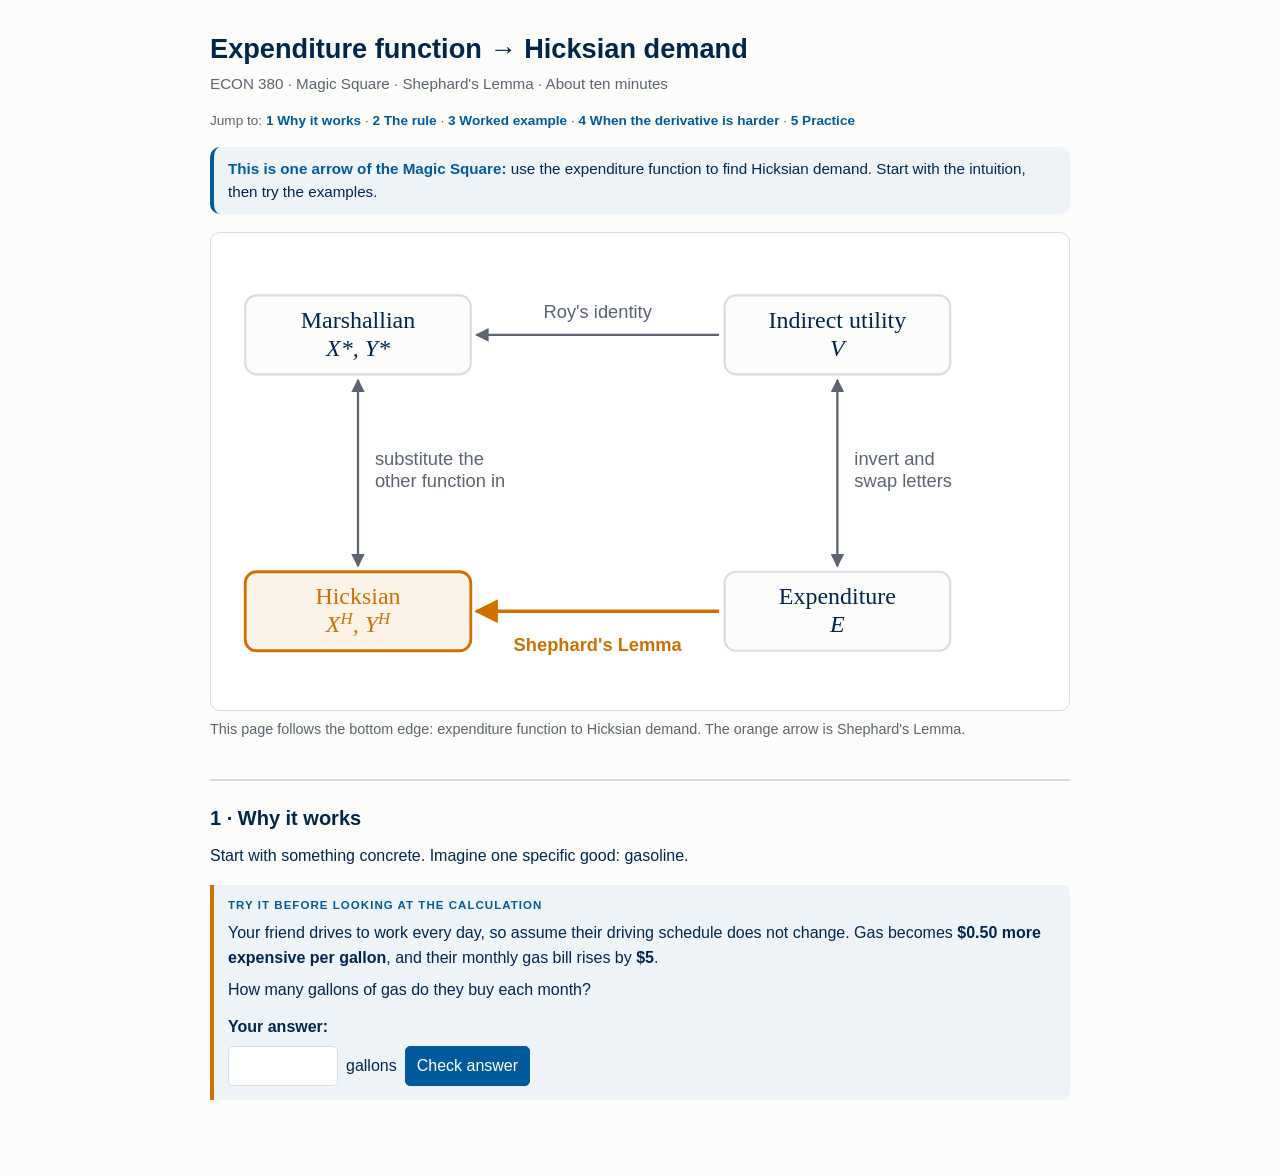
==== commit c4be98cb: "Complete the Magic Square lesson sequence Add the map and linked lessons for equivalence, inversion," ====
--- a/magic-square/shephard/index.html
+++ b/magic-square/shephard/index.html
@@ -93,6 +93,75 @@
 .explorer .trythis { margin: 14px 0 0; padding-left: 1.15em; font-size: .93rem; }
 .explorer .trythis li { margin: 7px 0; }
 
+.question {
+  background: var(--box);
+  border-left: 4px solid var(--orange);
+  border-radius: 0 8px 8px 0;
+  padding: 12px 14px 14px;
+  margin: 16px 0;
+}
+.question .boxlabel { margin: 0 0 6px; }
+.question p { margin: 7px 0; }
+.question form { margin-top: 12px; }
+.question label { display: block; font-weight: 600; margin-bottom: 6px; }
+.question .answerline { display: flex; align-items: center; gap: 8px; flex-wrap: wrap; }
+.question input[type=number] {
+  width: 110px;
+  padding: 7px 8px;
+  border: 1px solid var(--rule);
+  border-radius: 5px;
+  font: inherit;
+  font-variant-numeric: tabular-nums;
+}
+.question input[type=number]:focus-visible { outline: 2px solid var(--accent); outline-offset: 2px; }
+.question button {
+  padding: 7px 11px;
+  border: 1px solid var(--accent);
+  border-radius: 5px;
+  background: var(--accent);
+  color: var(--white);
+  font: inherit;
+  cursor: pointer;
+}
+.question button:hover,
+.check-button:hover { background: var(--navy); }
+.question .feedback {
+  margin: 12px 0 0;
+  padding-top: 10px;
+  border-top: 1px solid var(--rule);
+}
+.question .feedback:empty { display: none; }
+.question .feedback.correct { color: var(--navy); }
+.question .feedback.incorrect { color: var(--navy); }
+.question .feedback p { margin: 5px 0; }
+.envelope-note { margin: 12px 0; color: var(--gray); font-size: .9rem; }
+.direct-term { color: var(--orange); font-weight: 700; }
+.adjustment-term { color: #26734d; }
+.price-term {
+  appearance: none;
+  border: 0;
+  border-radius: 4px;
+  padding: 1px 3px;
+  background: transparent;
+  color: inherit;
+  font: inherit;
+  cursor: pointer;
+}
+.price-term:hover { background: #fff4e5; }
+.price-term:focus-visible { outline: 2px solid var(--accent); outline-offset: 2px; }
+.price-term.selected,
+.price-term.answer { background: #fff4e5; color: var(--orange); font-weight: 700; }
+.check-button {
+  padding: 7px 11px;
+  border: 1px solid var(--accent);
+  border-radius: 5px;
+  background: var(--accent);
+  color: var(--white);
+  font: inherit;
+  cursor: pointer;
+}
+.terms-feedback { margin-top: 10px; }
+
 @media (max-width: 700px) {
   .explorer .panels { grid-template-columns: 1fr; }
 }
@@ -102,26 +171,24 @@
 <main>
 
   <h1>Expenditure function → Hicksian demand</h1>
-  <p class="kicker">ECON 380 · Magic Square · Shephard's lemma · About ten minutes</p>
+  <p class="kicker">ECON 380 · Magic Square · Shephard's Lemma · About ten minutes</p>
 
   <p class="jump">Jump to:
-    <a href="#s1">1 The rule</a> ·
-    <a href="#s2">2 Worked example</a> ·
-    <a href="#s3">3 Why it works</a> ·
+    <a href="#s1">1 Why it works</a> ·
+    <a href="#s2">2 The rule</a> ·
+    <a href="#s3">3 Worked example</a> ·
     <a href="#s4">4 When the derivative is harder</a> ·
     <a href="#s5">5 Practice</a>
   </p>
 
   <div class="betanote">
-    <b>This is one arrow of the Magic Square.</b> In class we draw the square and talk
-    about why the four objects connect at all. This page does the mechanics for one
-    trip around it: you have the expenditure function, you want Hicksian demand. Read
-    the rule, work the example, then do the practice problems.
+    <b>This is one arrow of the Magic Square:</b> use the expenditure function to find
+    Hicksian demand. Start with the intuition, then try the examples.
   </div>
 
   <figure class="fig">
     <svg viewBox="0 0 600 330" xmlns="http://www.w3.org/2000/svg" role="img"
-         aria-label="The Magic Square. Four corners: Marshallian demand and indirect utility on top, Hicksian demand and the expenditure function on the bottom. The bottom edge, from the expenditure function to Hicksian demand by Shephard's lemma, is highlighted.">
+         aria-label="The Magic Square. Four corners: Marshallian demand and indirect utility on top, Hicksian demand and the expenditure function on the bottom. The bottom edge, from the expenditure function to Hicksian demand by Shephard's Lemma, is highlighted.">
       <defs>
         <marker id="ar" viewBox="0 0 10 10" refX="9" refY="5"
                 markerWidth="6" markerHeight="6" orient="auto-start-reverse">
@@ -176,257 +243,143 @@
         <text x="452" y="176">swap letters</text>
         <text x="112" y="160">substitute the</text>
         <text x="112" y="176">other function in</text>
-        <text x="270" y="292" text-anchor="middle" fill="#D07000" font-weight="700">Shephard's lemma</text>
+        <text x="270" y="292" text-anchor="middle" fill="#D07000" font-weight="700">Shephard's Lemma</text>
       </g>
     </svg>
-    <figcaption>The four objects and the six ways between them. The two side edges run
-      both directions, which is where four of the six conversions live. This page is the
-      bottom edge, in orange.</figcaption>
+    <figcaption>This page follows the bottom edge: expenditure function to Hicksian demand.
+      The orange arrow is Shephard's Lemma.</figcaption>
   </figure>
 
   <!-- 1 -->
-  <h2 id="s1">1 · The rule</h2>
-
-  <p>Hicksian demand is the derivative of the expenditure function with respect to that
-    good's own price. That is the entire rule. There is no minus sign, nothing in a
-    denominator, and nothing to solve for — you differentiate once and you are done.</p>
-
-  <div class="rules m">
-    <div><var>X</var><sup>H</sup> = <span class="frac"><span>&part;<var>E</var></span><span>&part;<var>P</var><sub>X</sub></span></span></div>
-    <div><var>Y</var><sup>H</sup> = <span class="frac"><span>&part;<var>E</var></span><span>&part;<var>P</var><sub>Y</sub></span></span></div>
+  <h2 id="s1">1 · Why it works</h2>
+
+  <p>Start with something concrete. Imagine one specific good: gasoline.</p>
+
+  <div class="question">
+    <p class="boxlabel">Try it before looking at the calculation</p>
+    <p>Your friend drives to work every day, so assume their driving schedule does not
+      change. Gas becomes <b>$0.50 more expensive per gallon</b>, and their monthly gas bill
+      rises by <b>$5</b>.</p>
+    <p>How many gallons of gas do they buy each month?</p>
+
+    <form id="gas-quiz">
+      <label for="gas-answer">Your answer:</label>
+      <div class="answerline">
+        <input id="gas-answer" name="gas-answer" type="number" min="0" step="any"
+               inputmode="decimal" autocomplete="off" aria-describedby="gas-feedback">
+        <span>gallons</span>
+        <button type="submit">Check answer</button>
+      </div>
+    </form>
+
+    <div id="gas-feedback" class="feedback" role="status" aria-live="polite"></div>
   </div>
 
-  <p>Two things are being held fixed while you take that derivative: the other price, and
-    <span class="m"><var>Ū</var></span>. Holding <span class="m"><var>Ū</var></span> fixed
-    is not a simplification — it is what makes the answer Hicksian rather than Marshallian.
-    Hicksian demand is the bundle that hits a fixed utility target as cheaply as possible,
-    so a fixed target is exactly the right thing to be differentiating along.</p>
-
-  <p>In practice this means <span class="m"><var>Ū</var></span> behaves like any other
-    constant in the derivative. It rides along untouched and shows up in your answer.</p>
-
-  <!-- 2 -->
-  <h2 id="s2">2 · Worked example</h2>
-
-  <p>This is the function we use in class. Take as given that for
-    <span class="m"><var>U</var> = <var>X</var><sup>.5</sup><var>Y</var><sup>.5</sup></span>,
-    the expenditure function is
-    <span class="m"><var>E</var> = 2<var>P</var><sub>X</sub><sup>.5</sup><var>P</var><sub>Y</sub><sup>.5</sup><var>Ū</var></span>.</p>
-
-  <div class="worked">
-    <p class="boxlabel">Worked example</p>
-    <div class="steps m">
-      <div>Find <var>X</var><sup>H</sup> from <var>E</var> = 2<var>P</var><sub>X</sub><sup>.5</sup><var>P</var><sub>Y</sub><sup>.5</sup><var>Ū</var></div>
-      <div><var>X</var><sup>H</sup> = <span class="frac"><span>&part;<var>E</var></span><span>&part;<var>P</var><sub>X</sub></span></span> = 2 · (.5) <var>P</var><sub>X</sub><sup>−.5</sup> <var>P</var><sub>Y</sub><sup>.5</sup> <var>Ū</var></div>
-      <div class="note">only <var>P</var><sub>X</sub> moves — the 2, the <var>P</var><sub>Y</sub><sup>.5</sup> and the <var>Ū</var> are all constants riding along</div>
-      <div>= <var>P</var><sub>X</sub><sup>−.5</sup> <var>P</var><sub>Y</sub><sup>.5</sup> <var>Ū</var></div>
-      <div class="note">the 2 and the .5 cancel</div>
-      <div>= <span class="m">(<span class="frac"><span><var>P</var><sub>Y</sub></span><span><var>P</var><sub>X</sub></span></span>)<sup>.5</sup> <var>Ū</var></span></div>
-      <div class="note">a negative exponent on top is the same as a positive one underneath</div>
-    </div>
-  </div>
-
-  <p>That is the same <span class="m"><var>X</var><sup>H</sup></span> we got the long way,
-    by setting up the expenditure minimization problem and solving it. Which is the point
-    of the square: once you have any one corner, you never have to set up a Lagrangian
-    again.</p>
-
-  <div class="slip">
-    <p class="boxlabel">Common slip</p>
-    <p>Importing the minus sign from Roy's identity. The two rules only look alike: Roy's
-      is a <em>ratio</em> of two derivatives and carries a minus sign, while Shephard's is
-      a single derivative with no minus sign and nothing underneath. If your Hicksian
-      demand came out negative, this is almost always why.</p>
-  </div>
-
-  <details>
-    <summary>Try it: find <span class="m"><var>Y</var><sup>H</sup></span> from the same
-      <span class="m"><var>E</var> = 2<var>P</var><sub>X</sub><sup>.5</sup><var>P</var><sub>Y</sub><sup>.5</sup><var>Ū</var></span></summary>
-    <p class="result m"><var>Y</var><sup>H</sup> = (<span class="frac"><span><var>P</var><sub>X</sub></span><span><var>P</var><sub>Y</sub></span></span>)<sup>.5</sup> <var>Ū</var></p>
-    <p>Same derivative, other letter. Now
-      <span class="m"><var>P</var><sub>X</sub><sup>.5</sup></span> is the constant and
-      <span class="m"><var>P</var><sub>Y</sub></span> moves, so the prices trade places.
-      That symmetry is a good sign you did it right — with these preferences the two goods
-      are treated identically.</p>
-  </details>
-
-  <!-- 3 -->
-  <h2 id="s3">3 · Why it works</h2>
-
-  <p>Taking a derivative to get a quantity looks like a coincidence the first time you see
-    it. It isn't. Five short steps, and no step needs anything harder than multiplication.</p>
-
-  <h3>Step 1 · What the expenditure function is asking</h3>
-
-  <p>Only one question, and it is worth saying out loud:
-    <em>what is the cheapest bill that still reaches the utility target
-    <span class="m"><var>Ū</var></span>?</em></p>
-
-  <p>Not what you happened to spend. The <em>least</em> you could spend and still get to
-    <span class="m"><var>Ū</var></span>. Every number
-    <span class="m"><var>E</var></span> reports is the winner of that competition at some
-    set of prices.</p>
-
-  <h3>Step 2 · Freeze one bundle and raise the price</h3>
-
-  <p>Set optimizing aside for a moment. Pick one specific bundle — call it
-    <span class="m">(<var>x</var><sub>0</sub>, <var>y</var><sub>0</sub>)</span> — and just
-    buy it, whatever happens. What it costs you is</p>
-
-  <div class="rules m">
-    <div>cost of that fixed bundle = <var>P</var><sub>X</sub><var>x</var><sub>0</sub> + <var>P</var><sub>Y</sub><var>y</var><sub>0</sub></div>
-  </div>
-
-  <p>Now let <span class="m"><var>P</var><sub>X</sub></span> change while the bundle stays
-    exactly where it is. Only the first term moves, and it moves in a straight line, so the
-    slope of that cost with respect to
-    <span class="m"><var>P</var><sub>X</sub></span> is
-    <span class="m"><var>x</var><sub>0</sub></span>. In words:</p>
-
-  <div class="keyidea">
-    <p class="h">Step 2, in one sentence</p>
-    <p>If the price of X rises by <b>$1 per unit</b>, the bill for this bundle rises by
-      <b>the number of units of X in the bundle</b>.</p>
-    <p>Buying 10 units? A dollar on the price costs you $10. That is not calculus — it is
-      multiplication, and it is already the whole shape of the answer.</p>
-  </div>
-
-  <h3>Step 3 · Which bundle is the relevant one</h3>
-
-  <p>Back to the real problem. At today's prices, the cheapest bundle that reaches
-    <span class="m"><var>Ū</var></span> is the Hicksian bundle
-    <span class="m">(<var>X</var><sup>H</sup>, <var>Y</var><sup>H</sup>)</span>. That is
-    the bundle <span class="m"><var>E</var></span> is buying right now.</p>
-
-  <p>So of all the fixed-bundle cost lines you could have drawn in Step 2, the one that
-    matters at these prices is the one through the Hicksian bundle — and by Step 2, its
-    slope is <span class="m"><var>X</var><sup>H</sup></span>.</p>
-
-  <h3>Step 4 · "But you'd rearrange the bundle"</h3>
-
-  <p>Correct, and it is the right objection. When
-    <span class="m"><var>P</var><sub>X</sub></span> goes up, nobody is forced to keep
-    buying the old bundle; you would shift a little toward Y and reach
-    <span class="m"><var>Ū</var></span> more cheaply than the frozen bundle would.</p>
-
-  <p>That rearranging does save you something. The claim is only that it saves you
-    <em>very little</em> — and the reason is Step 3. At the original prices you were
-    already at the cheapest bundle that reaches
-    <span class="m"><var>Ū</var></span>. Being at the cheapest point is exactly the
-    situation where no small rearrangement pays off: if some shift toward Y had been worth
-    making at those prices, you would already have made it. So when the price nudges, the
-    best rearrangement available to you is worth very little next to the direct effect of
-    paying more per unit.</p>
-
-  <p><b>For a very small price change, the direct effect is what matters.</b> Not the only
-    thing that happens — the only thing that matters to the first decimal places that
-    count.</p>
-
-  <h3>Step 5 · Put it together</h3>
-
-  <p>For a very small change in <span class="m"><var>P</var><sub>X</sub></span>, the change
-    in the cheapest bill is approximately the Step 2 answer, using the Step 3 bundle:</p>
-
-  <div class="rules m">
-    <div><var>dE</var> &asymp; <var>X</var><sup>H</sup> <var>dP</var><sub>X</sub> &nbsp;&nbsp;<span style="font-family:inherit;font-size:.85rem;color:var(--gray)">for a small price change</span></div>
-    <div><span class="frac"><span>&part;<var>E</var></span><span>&part;<var>P</var><sub>X</sub></span></span> = <var>X</var><sup>H</sup> &nbsp;&nbsp;<span style="font-family:inherit;font-size:.85rem;color:var(--gray)">in the limit, exactly</span></div>
-  </div>
-
-  <p>The approximation in the first line is what a derivative is for. Shrink the price
-    change toward zero and the leftover — the saving from rearranging — shrinks faster than
-    the price change does, so it vanishes from the ratio. What survives is exact.</p>
-
-  <h3>The same thing in dollars and cents</h3>
-
-  <p>Numbers make the "saves you very little" claim checkable. Use the example from
-    section 2: <span class="m"><var>U</var> = <var>X</var><sup>.5</sup><var>Y</var><sup>.5</sup></span>
-    with <span class="m"><var>Ū</var> = 10</span>,
-    <span class="m"><var>P</var><sub>Y</sub> = 4</span> and
-    <span class="m"><var>P</var><sub>X</sub> = 4</span>. The Hicksian bundle is
-    <span class="m">(10, 10)</span> and the bill is
-    <span class="m"><var>E</var> = $80</span>.</p>
-
-  <p>Now raise <span class="m"><var>P</var><sub>X</sub></span> by one cent, to
-    <span class="m">$4.01</span>.</p>
-
-  <div class="worked">
-    <p class="boxlabel">What the penny costs</p>
-    <div class="steps m">
-      <div>Keep the same bundle: 10 units of X × $0.01 = <b>$0.10</b> more</div>
-      <div class="note">this is Step 2 — the number of units, times the price change</div>
-      <div>Re-optimize instead: <var>E</var> goes from $80.00000 to $80.09994</div>
-      <div class="note">the new cheapest bundle is (9.9875, 10.0125) — it barely moved</div>
-      <div>So rearranging saved you <b>$0.00006</b></div>
-      <div class="note">about six thousandths of one cent, on a ten-cent change</div>
-    </div>
-  </div>
-
-  <p>The consumer really can re-optimize, and really does save something. It is six
-    thousandths of a cent. The increase in expenditure is still, to any accuracy you care
-    about, <b>$0.10 — which is the 10 units of X in the bundle, times the penny</b>.</p>
-
-  <div class="keyidea">
-    <p class="h">The takeaway</p>
-    <p>A price derivative asks: <em>if this price rises by one dollar per unit, how many
-      extra dollars does the cheapest way of reaching the target require?</em></p>
-    <p>And the answer is: <b>the number of units of that good in the Hicksian
-      bundle.</b> Which is why differentiating
-      <span class="m"><var>E</var></span> hands you a quantity.</p>
-  </div>
-
-  <h3>Utility is what's held fixed — not income</h3>
-
-  <p>One thing to keep straight before the picture, because it is the difference between
-    the two demand curves in this course.</p>
-
-  <div class="contrast">
-    <div>
-      <p class="h" style="color:var(--orange)">Hicksian — this page</p>
-      <p>Held fixed: the <b>utility target</b>
-        <span class="m"><var>Ū</var></span>. The consumer stays on one indifference curve
-        no matter what prices do; the bill is whatever it has to be. Comes from
-        <em>minimizing spending</em> subject to reaching
-        <span class="m"><var>Ū</var></span>.</p>
-    </div>
-    <div>
-      <p class="h" style="color:var(--accent)">Marshallian — the other side</p>
-      <p>Held fixed: <b>income</b> <span class="m"><var>I</var></span>. The consumer spends
-        the same money no matter what prices do; the utility reached is whatever it turns
-        out to be. Comes from <em>maximizing utility</em> subject to a budget.</p>
-    </div>
-  </div>
-
-  <p>So there is no income anywhere in this derivation, and none in the answer. Watch for
-    it in the first panel below: as you drag the price, the dot slides along <em>one
-    indifference curve</em> and never leaves it. That is
-    <span class="m"><var>Ū</var></span> being held fixed, drawn.</p>
-
-  <details>
-    <summary>Technical note — the names for what just happened</summary>
-    <p>Step 4 is the <b>envelope theorem</b>. The general statement: when you differentiate
-      an optimized value with respect to a parameter, you may treat the choice variables as
-      frozen at their optimal values, because the choices were already optimal and so
-      contribute nothing at the margin. Step 2 is that "treat them as frozen"; Step 4 is
-      the licence to do so.</p>
-    <p>There is also a picture behind it. Draw the fixed-bundle cost line from Step 2 for
-      <em>every</em> bundle that reaches <span class="m"><var>Ū</var></span>, not just the
-      current one. Each is a straight line in
-      <span class="m"><var>P</var><sub>X</sub></span>, and at any given price the cheapest
-      bill is whichever line is lowest there. So
-      <span class="m"><var>E</var></span> traces the bottom edge of that whole family — its
-      <b>lower envelope</b>. A curve built as the bottom of a family of straight lines
-      touches one of them at each price and takes that line's slope, which is Shephard's
-      lemma again. This also explains why
-      <span class="m"><var>E</var></span> is concave in prices.</p>
-    <p>The same argument on the utility-maximizing side of the square gives Roy's identity,
-      and it is the reason the Lagrange multiplier means what it does.</p>
-  </details>
-
-  <h3>See it move</h3>
-
-  <p>All five steps are on the screen at once below. Drag the price of
-    <span class="m"><var>X</var></span> — the three panels are three views of the same
-    consumer at the same moment.</p>
+  <div id="after-gas-quiz">
+    <h3>What did we just calculate?</h3>
+
+    <p>With the amount bought fixed, the number of gallons is the change in spending divided
+      by the change in price.</p>
+
+    <div class="keyidea">
+      <p class="h">The gas calculation</p>
+      <p class="m"><span class="frac"><span>$5</span><span>$0.50 per gallon</span></span>
+        = 10 gallons</p>
+    </div>
+
+    <p>A derivative is this same ratio for a tiny price change:</p>
+
+    <div class="rules m">
+      <div><span class="frac"><span>change in spending</span><span>change in price</span></span>
+        &nbsp;&rarr;&nbsp;
+        <span class="frac"><span>&part;<var>E</var></span><span>&part;<var>P</var><sub>X</sub></span></span></div>
+    </div>
+
+    <p>For a fixed bundle <span class="m">(<var>x</var><sub>0</sub>, <var>y</var><sub>0</sub>)</span>,
+      cost is</p>
+
+    <div class="rules m">
+      <div><var>P</var><sub>X</sub><var>x</var><sub>0</sub> + <var>P</var><sub>Y</sub><var>y</var><sub>0</sub></div>
+    </div>
+
+    <p>Change <span class="m"><var>P</var><sub>X</sub></span>, hold the bundle fixed, and
+      the slope is <span class="m"><var>x</var><sub>0</sub></span>: the number of X's.</p>
+
+    <h3>Now allow re-optimization</h3>
+
+    <p>So far we held driving fixed. Now relax that assumption. With a $0.50 increase, your
+      friend might drive less. With a one-cent increase, they might adjust very little. A
+      derivative focuses on this tiny-change case.</p>
+
+    <p>Find every place <span class="m"><var>P</var><sub>X</sub></span> enters this
+      expression. Click each one, then check.</p>
+
+    <div class="rules m price-function">
+      <div><var>E</var>(<button type="button" class="price-term" data-term="1"
+          aria-label="P X in E's arguments"><var>P</var><sub>X</sub></button>, <var>P</var><sub>Y</sub>, <var>Ū</var>) =
+        <button type="button" class="price-term" data-term="2"
+          aria-label="P X multiplying X H"><var>P</var><sub>X</sub></button><var>X</var><sup>H</sup>(<button type="button" class="price-term" data-term="3"
+          aria-label="P X inside X H"><var>P</var><sub>X</sub></button>, <var>P</var><sub>Y</sub>, <var>Ū</var>)
+        + <var>P</var><sub>Y</sub><var>Y</var><sup>H</sup>(<button type="button" class="price-term" data-term="4"
+          aria-label="P X inside Y H"><var>P</var><sub>X</sub></button>, <var>P</var><sub>Y</sub>, <var>Ū</var>)</div>
+    </div>
+
+    <form id="price-terms-quiz">
+      <button type="submit" class="check-button">Check locations</button>
+    </form>
+    <div id="terms-feedback" class="feedback terms-feedback" role="status" aria-live="polite"></div>
+
+    <div id="after-price-terms" hidden>
+    <div class="worked">
+      <p class="boxlabel">Apply the chain rule</p>
+      <div class="steps m">
+        <div><span class="frac"><span>&part;<var>E</var></span><span>&part;<var>P</var><sub>X</sub></span></span>
+          = <span class="direct-term"><var>X</var><sup>H</sup></span>
+          + <span class="adjustment-term">(<var>P</var><sub>X</sub><span class="frac"><span>&part;<var>X</var><sup>H</sup></span><span>&part;<var>P</var><sub>X</sub></span></span>
+          + <var>P</var><sub>Y</sub><span class="frac"><span>&part;<var>Y</var><sup>H</sup></span><span>&part;<var>P</var><sub>X</sub></span></span>)</span></div>
+        <div class="note"><span class="direct-term">Direct effect:</span> the price change applied to the old bundle.</div>
+        <div class="note"><span class="adjustment-term">Indirect effect / re-optimization:</span> the cost effect of changing the bundle.</div>
+      </div>
+    </div>
+
+    <p>Why does Shephard's Lemma include only the first term? If <var>P</var><sub>X</sub> rises,
+      holding utility fixed usually means buying less X and more Y. The two indirect effects
+      have opposite signs, so they offset each other.</p>
+
+    <p>In the derivative—the limit as the price change becomes tiny—they cancel exactly. For a
+      small finite price change, the remaining effect of re-optimizing is small compared with
+      the direct effect (second order).</p>
+
+    <p class="envelope-note">If you have seen the envelope theorem in a math class, this is
+      an envelope theorem result.</p>
+
+    <div class="keyidea">
+      <p class="h">Shephard's Lemma</p>
+      <p class="m"><var>dE</var> &asymp; <var>X</var><sup>H</sup><var>dP</var><sub>X</sub></p>
+      <p class="m"><span class="frac"><span>&part;<var>E</var></span><span>&part;<var>P</var><sub>X</sub></span></span>
+        = <var>X</var><sup>H</sup></p>
+    </div>
+
+    <h3>What is held fixed?</h3>
+
+    <p>Shephard's Lemma gives Hicksian demand. That means holding the utility target fixed,
+      not income.</p>
+
+    <div class="contrast">
+      <div>
+        <p class="h" style="color:var(--orange)">Hicksian</p>
+        <p>Hold <span class="m"><var>Ū</var></span> fixed; minimize spending.</p>
+      </div>
+      <div>
+        <p class="h" style="color:var(--accent)">Marshallian</p>
+        <p>Hold <span class="m"><var>I</var></span> fixed; maximize utility.</p>
+      </div>
+    </div>
+
+    <h3>See it move</h3>
+
+    <p>Drag <span class="m"><var>P</var><sub>X</sub></span>. These three panels show the same
+      fixed-utility choice in three ways.</p>
 
   <div class="explorer" id="ex">
     <div class="ctl">
@@ -435,41 +388,32 @@
              aria-label="Price of X">
       <span class="m" id="pxlab" style="font-weight:700">P<sub>X</sub> = 4.00</span>
     </div>
-    <p class="fixed">Held fixed the whole time:
+    <p class="fixed">Fixed:
       <span class="m"><var>U</var> = <var>X</var><sup>.5</sup><var>Y</var><sup>.5</sup></span>,
-      the utility target <span class="m"><var>Ū</var> = 10</span>, and
+      <span class="m"><var>Ū</var> = 10</span>,
       <span class="m"><var>P</var><sub>Y</sub> = 4</span>.</p>
 
     <div class="panels">
       <figure class="panel">
         <svg id="p1" viewBox="0 0 340 275" xmlns="http://www.w3.org/2000/svg" role="img"
              aria-label="The consumer's bundle. An indifference curve with the cheapest bundle that reaches it marked, and the isocost line through that bundle."></svg>
-        <figcaption><b>Step 3 · the bundle.</b> Every point on the curve reaches utility
-          10. The straight line is the cheapest way to buy one of them at today's prices,
-          and the dot is where they touch — the Hicksian bundle. As you drag, the dot
-          slides <em>along the one curve</em>: the utility target never changes, and
-          neither does the curve. There is no income in this picture.</figcaption>
+        <figcaption><b>The bundle.</b> Every point reaches utility 10. As you drag, the
+          cheapest point slides along the same indifference curve.</figcaption>
       </figure>
 
       <div class="stack">
         <figure class="panel">
           <svg id="p2" viewBox="0 0 340 190" xmlns="http://www.w3.org/2000/svg" role="img"
                aria-label="The expenditure function plotted against the price of X, with the straight line showing the cost of keeping today's bundle. The line touches the curve at today's price and lies above it elsewhere."></svg>
-          <figcaption><b>Step 2 · the cost of keeping that bundle.</b> The orange line is
-            what the dot's bundle would cost as
-            <span class="m"><var>P</var><sub>X</sub></span> moves, if you never changed it.
-            Its steepness is the number of X units in it. The blue curve is
-            <span class="m"><var>E</var></span> — the cheapest bill once rearranging is
-            allowed. Near the dot the two are almost the same: that is Step 4.</figcaption>
+          <figcaption><b>The bill.</b> Orange: cost of keeping the old bundle. Blue: the
+            cheapest cost after rearranging. Orange's slope is the number of X's.</figcaption>
         </figure>
 
         <figure class="panel">
           <svg id="p3" viewBox="0 0 340 175" xmlns="http://www.w3.org/2000/svg" role="img"
                aria-label="Hicksian demand for X plotted against the price of X, with the current point marked at a height equal to the slope of the expenditure function."></svg>
-          <figcaption><b>The slope, plotted.</b> Height here is the steepness of the orange
-            line above — which is to say, the units of X in the bundle. That makes this
-            curve Hicksian demand. <em>Price runs along the bottom so the two panels line
-            up; in class you'll draw it flipped.</em></figcaption>
+          <figcaption><b>The quantity.</b> The orange line's slope is the number of X's:
+            Hicksian demand. <em>Price is on the horizontal axis here.</em></figcaption>
         </figure>
       </div>
     </div>
@@ -477,13 +421,13 @@
     <div class="readout">
       <div class="row"><span>slope of the orange line</span><span class="val" id="r1">10.00</span></div>
       <div class="row same"><span><var>X</var><sup>H</sup> — units of X in the bundle</span><span class="val" id="r2">10.00</span></div>
-      <p class="verdict">Two different questions. One number. Every time.</p>
+      <p class="verdict">Slope = quantity.</p>
 
       <div class="pennybox">
-        <p class="pennyhead">Now nudge the price up one cent from wherever you are:</p>
-        <div class="row"><span>keep this bundle — the bill rises by</span><span class="val" id="r3">$0.10000</span></div>
-        <div class="row"><span>re-optimize instead — the bill rises by</span><span class="val" id="r4">$0.09994</span></div>
-        <div class="row saving"><span>so rearranging saved you</span><span class="val" id="r5">$0.00006</span></div>
+        <p class="pennyhead">Raise the price by 1¢:</p>
+        <div class="row"><span>keep the bundle</span><span class="val" id="r3">$0.10000</span></div>
+        <div class="row"><span>re-optimize</span><span class="val" id="r4">$0.09994</span></div>
+        <div class="row saving"><span>savings from rearranging</span><span class="val" id="r5">$0.00006</span></div>
         <p class="verdict" id="rv"></p>
       </div>
     </div>
@@ -494,51 +438,74 @@
     </noscript>
 
     <ol class="trythis">
-      <li><b>Drag the price all the way left.</b> X is cheap relative to Y, so the cheapest
-        way to reach utility 10 loads up on X, and
-        <span class="m"><var>X</var><sup>H</sup></span> is large. Notice the orange line
-        goes <em>steep</em>. That is not a coincidence: if you own a lot of units of X,
-        then every dollar added to <span class="m"><var>P</var><sub>X</sub></span> hits all
-        of them, so your bill climbs fast. Many units, steep line — the same fact said two
-        ways.</li>
-      <li><b>Now all the way right.</b> The bundle slides around the curve toward Y,
-        <span class="m"><var>X</var><sup>H</sup></span> drops, and the orange line
-        <em>flattens</em> — when you're barely buying any X, a rise in its price hardly
-        moves your bill at all. Watch the dot in the bottom panel while you drag: you are
-        drawing a Hicksian demand curve.</li>
-      <li><b>Watch the top two numbers in the box.</b> They answer different questions —
-        "how fast is the bill rising?" and "how many units of X am I buying?" — and they
-        never once disagree. That is Shephard's lemma, and there is nothing else to it.</li>
-      <li><b>Now the penny, at the bottom of the box.</b> At any price you like, compare
-        what a one-cent rise costs you if you keep this bundle against what it costs after
-        you re-optimize. The second number is smaller — rearranging genuinely does save
-        something — but look at how much smaller. That gap is all of Step 4, in dollars,
-        and it is what "for a very small price change" buys you.</li>
-      <li><b>The subtle one.</b> The orange line touches
-        <span class="m"><var>E</var></span> at today's price and sits above it everywhere
-        else — of course it does, since at any other price you would rather re-optimize than
-        keep this bundle. But look how <em>slowly</em> it pulls away near the touching
-        point. Right next to the dot the line and the curve are nearly the same thing, and
-        that is exactly why the slope of the curve equals the slope of the line.</li>
+      <li><b>Move left.</b> X is cheap, so the bundle contains more X and the orange line
+        gets steeper.</li>
+      <li><b>Move right.</b> The bundle contains less X and the orange line flattens.</li>
+      <li><b>Compare the top numbers.</b> The bill's slope equals the number of X's.
+        That is Shephard's Lemma.</li>
+      <li><b>Try the penny.</b> Re-optimizing saves a little, but much less than the direct
+        effect.</li>
     </ol>
   </div>
 
   <div class="slip">
     <p class="boxlabel">Common slip</p>
-    <p>Reading the third panel as an ordinary demand curve and expecting it to shift when
-      income changes. It won't — there is no income in it. Look at the axes of the first
-      panel as you drag: the consumer stays pinned to the <em>same indifference curve</em>
-      the whole time. <span class="m"><var>Ū</var></span> is what's held fixed here, not
-      <span class="m"><var>I</var></span>, and that is the entire difference between this
-      curve and the Marshallian one.</p>
+    <p>Hicksian demand holds <span class="m"><var>Ū</var></span> fixed. Marshallian demand
+      holds income <span class="m"><var>I</var></span> fixed.</p>
   </div>
+
+  <!-- 2 -->
+  <h2 id="s2">2 · The rule</h2>
+
+  <p>Differentiate the expenditure function with respect to a good's own price:</p>
+
+  <div class="rules m">
+    <div><var>X</var><sup>H</sup> = <span class="frac"><span>&part;<var>E</var></span><span>&part;<var>P</var><sub>X</sub></span></span></div>
+    <div><var>Y</var><sup>H</sup> = <span class="frac"><span>&part;<var>E</var></span><span>&part;<var>P</var><sub>Y</sub></span></span></div>
+  </div>
+
+  <p>Hold the other price and <span class="m"><var>Ū</var></span> fixed. The result is
+    Hicksian demand.</p>
+
+  <!-- 3 -->
+  <h2 id="s3">3 · Worked example</h2>
+
+  <p>For
+    <span class="m"><var>U</var> = <var>X</var><sup>.5</sup><var>Y</var><sup>.5</sup></span>,
+    take
+    <span class="m"><var>E</var> = 2<var>P</var><sub>X</sub><sup>.5</sup><var>P</var><sub>Y</sub><sup>.5</sup><var>Ū</var></span>.</p>
+
+  <div class="worked">
+    <p class="boxlabel">Worked example</p>
+    <div class="steps m">
+      <div>Differentiate with respect to <var>P</var><sub>X</sub>:</div>
+      <div><var>X</var><sup>H</sup> = <span class="frac"><span>&part;<var>E</var></span><span>&part;<var>P</var><sub>X</sub></span></span> = 2 · (.5) <var>P</var><sub>X</sub><sup>−.5</sup> <var>P</var><sub>Y</sub><sup>.5</sup> <var>Ū</var></div>
+      <div class="note"><var>P</var><sub>Y</sub> and <var>Ū</var> are constants.</div>
+      <div>= <var>P</var><sub>X</sub><sup>−.5</sup> <var>P</var><sub>Y</sub><sup>.5</sup> <var>Ū</var></div>
+      <div class="note">The 2 and .5 cancel.</div>
+      <div>= <span class="m">(<span class="frac"><span><var>P</var><sub>Y</sub></span><span><var>P</var><sub>X</sub></span></span>)<sup>.5</sup> <var>Ū</var></span></div>
+    </div>
+  </div>
+
+  <p>This recovers the Hicksian demand from the expenditure function.</p>
+
+  <div class="slip">
+    <p class="boxlabel">Common slip</p>
+    <p>Shephard's Lemma is one derivative. Roy's identity is a ratio with a minus sign.</p>
+  </div>
+
+  <details>
+    <summary>Try it: find <span class="m"><var>Y</var><sup>H</sup></span> from the same
+      <span class="m"><var>E</var> = 2<var>P</var><sub>X</sub><sup>.5</sup><var>P</var><sub>Y</sub><sup>.5</sup><var>Ū</var></span></summary>
+    <p class="result m"><var>Y</var><sup>H</sup> = (<span class="frac"><span><var>P</var><sub>X</sub></span><span><var>P</var><sub>Y</sub></span></span>)<sup>.5</sup> <var>Ū</var></p>
+    <p>Same process: now differentiate with respect to
+      <span class="m"><var>P</var><sub>Y</sub></span>.</p>
+  </details>
 
   <!-- 4 -->
   <h2 id="s4">4 · When the derivative is harder</h2>
 
-  <p>Every Cobb-Douglas expenditure function is a product of powers, so the derivative is
-    one line. Other expenditure functions are not, and then the only difficulty is calculus
-    you already have. Here is one where the price appears twice.</p>
+  <p>Cobb-Douglas functions are easy. Here is one where a price appears twice.</p>
 
   <p>Take as given the expenditure function
     <span class="m"><var>E</var> = <var>P</var><sub>Y</sub>(1 + <var>Ū</var> −
@@ -549,36 +516,27 @@
     <div class="steps m">
       <div>Find <var>X</var><sup>H</sup></div>
       <div><span class="frac"><span>&part;<var>E</var></span><span>&part;<var>P</var><sub>X</sub></span></span> = <var>P</var><sub>Y</sub> · <span class="frac"><span>1</span><span><var>P</var><sub>X</sub></span></span></div>
-      <div class="note"><var>P</var><sub>X</sub> appears in one place only, inside the ln — no product rule needed</div>
+      <div class="note"><var>P</var><sub>X</sub> appears once, inside the ln.</div>
       <div><var>X</var><sup>H</sup> = <span class="frac"><span><var>P</var><sub>Y</sub></span><span><var>P</var><sub>X</sub></span></span></div>
     </div>
   </div>
 
   <div class="slip">
     <p class="boxlabel">Common slip</p>
-    <p>Going after <span class="m"><var>Y</var><sup>H</sup></span> the same way.
-      <span class="m"><var>P</var><sub>Y</sub></span> shows up <em>twice</em> in that
-      expenditure function — once out front and once inside the log — so that one needs
-      the product rule. Before you differentiate, count how many times the price you're
-      differentiating with respect to actually appears.</p>
+    <p><span class="m"><var>P</var><sub>Y</sub></span> appears twice, so use the product rule.</p>
   </div>
 
   <details>
     <summary>Try it: find <span class="m"><var>Y</var><sup>H</sup></span> from
       <span class="m"><var>E</var> = <var>P</var><sub>Y</sub>(1 + <var>Ū</var> − ln(<var>P</var><sub>Y</sub>) + ln(<var>P</var><sub>X</sub>))</span></summary>
     <p class="result m"><var>Y</var><sup>H</sup> = <var>Ū</var> − ln(<var>P</var><sub>Y</sub>) + ln(<var>P</var><sub>X</sub>)</p>
-    <p>Product rule. The first piece is the bracket itself:
-      <span class="m">(1 + <var>Ū</var> − ln(<var>P</var><sub>Y</sub>) + ln(<var>P</var><sub>X</sub>))</span>.
-      The second is <span class="m"><var>P</var><sub>Y</sub></span> times the derivative of
-      the bracket, which is <span class="m"><var>P</var><sub>Y</sub> · (−1/<var>P</var><sub>Y</sub>) = −1</span>.
-      Add them and the <span class="m">1</span> and the <span class="m">−1</span> cancel.</p>
+    <p>Product rule: the <span class="m">1</span> and <span class="m">−1</span> cancel.</p>
   </details>
 
   <!-- 5 -->
   <h2 id="s5">5 · Practice</h2>
 
-  <p>Three problems. Each one hands you an expenditure function and asks for one Hicksian
-    demand — no setup, no solving, just the derivative.</p>
+  <p>Differentiate each expenditure function.</p>
 
   <ol class="practice">
     <li>
@@ -586,10 +544,7 @@
       <details>
         <summary>Answer</summary>
         <p class="result m"><var>X</var><sup>H</sup> = (<span class="frac"><span><var>P</var><sub>Y</sub></span><span><var>P</var><sub>X</sub></span></span>)<sup>.75</sup> <var>Ū</var></p>
-        <p><span class="m">4 · (.25) = 1</span>, leaving
-          <span class="m"><var>P</var><sub>X</sub><sup>−.75</sup><var>P</var><sub>Y</sub><sup>.75</sup><var>Ū</var></span>.
-          The constants cancelling to 1 is not a coincidence — it happens for every
-          Cobb-Douglas expenditure function.</p>
+          <p><span class="m">4 · (.25) = 1</span>.</p>
       </details>
     </li>
     <li>
@@ -597,10 +552,7 @@
       <details>
         <summary>Answer</summary>
         <p class="result m"><var>X</var><sup>H</sup> = <var>Ū</var></p>
-        <p>No prices in the answer at all. That is correct, and it tells you what these
-          preferences are: the consumer buys the two goods in a fixed one-to-one bundle
-          and never substitutes, no matter what the prices do. A relative price change
-          moves the bill but not the bundle.</p>
+        <p>No prices appear. These goods are bought in a fixed one-to-one bundle.</p>
       </details>
     </li>
     <li>
@@ -608,33 +560,109 @@
       <details>
         <summary>Answer</summary>
         <p class="result m"><var>Y</var><sup>H</sup> = (<span class="frac"><span><var>P</var><sub>X</sub></span><span><var>P</var><sub>Y</sub></span></span>)<sup>.5</sup> <var>Ū</var><sup>2</sup></p>
-        <p>The <span class="m"><var>Ū</var><sup>2</sup></span> is there to make a point: you
-          are not differentiating with respect to
-          <span class="m"><var>Ū</var></span>, so whatever it looks like, it is a constant.
-          Copy it into the answer and move on.</p>
+        <p><span class="m"><var>Ū</var><sup>2</sup></span> is a constant because the derivative
+          is with respect to price.</p>
       </details>
     </li>
   </ol>
 
   <h2>What this connects to</h2>
 
-  <p>You now have one edge of the square. From
-    <span class="m"><var>X</var><sup>H</sup></span> the next step is usually up the left
-    edge to Marshallian demand, or back around to
-    <span class="m"><var>V</var></span> — and on an exam, "go all the way around the magic
-    square" means chaining three of these in a row. Each one is a single move like this
-    one.</p>
+  <p>You now have one edge of the square: expenditure function → Hicksian demand. The other
+    edges use the same logic.</p>
 
   <div class="footer">
-    <!-- The "../" Magic Square hub page does not exist yet. Add the link back here
-         once it does, so this draft has no dead links. -->
-    <p><a href="../../">All Econ 380 tools</a></p>
+    <p><a href="../">Back to the Magic Square</a> ·
+      <a href="../equivalence/">Marshallian–Hicksian equivalence</a> ·
+      <a href="../roy/">Roy's identity</a> ·
+      <a href="../../">All Econ 380 tools</a></p>
   </div>
 
+  </div><!-- /after-price-terms -->
+
+  </div><!-- /after-gas-quiz -->
+
 </main>
 
 <script>
-/* Shephard's lemma explorer.
+/* Opening intuition check: recover a quantity from a price change and a spending change. */
+(function () {
+  "use strict";
+
+  var form = document.getElementById("gas-quiz");
+  var input = document.getElementById("gas-answer");
+  var feedback = document.getElementById("gas-feedback");
+  var afterQuiz = document.getElementById("after-gas-quiz");
+  afterQuiz.hidden = true;
+
+  form.addEventListener("submit", function (event) {
+    event.preventDefault();
+
+    var answer = parseFloat(input.value);
+    if (!Number.isFinite(answer)) {
+      feedback.className = "feedback incorrect";
+      feedback.innerHTML = "<p><b>Enter a number first.</b> Then check your answer.</p>";
+      input.focus();
+      return;
+    }
+
+    var correct = Math.abs(answer - 10) < 0.01;
+    feedback.className = "feedback " + (correct ? "correct" : "incorrect");
+    feedback.innerHTML =
+      "<p><b>" + (correct ? "That's right: 10 gallons." : "Not quite. The answer is 10 gallons.") + "</b></p>" +
+      "<p>Here's how: " +
+      "<span class=\"m\"><span class=\"frac\"><span>$5</span><span>$0.50 per gallon</span></span> = 10 gallons</span>. " +
+      "We divide the change in spending by the change in price.</p>";
+    afterQuiz.hidden = false;
+  });
+})();
+
+/* Second intuition check: identify the price terms before seeing the chain rule. */
+(function () {
+  "use strict";
+
+  var form = document.getElementById("price-terms-quiz");
+  var terms = Array.prototype.slice.call(document.querySelectorAll(".price-term"));
+  var feedback = document.getElementById("terms-feedback");
+  var afterTerms = document.getElementById("after-price-terms");
+
+  terms.forEach(function (term) {
+    term.setAttribute("aria-pressed", "false");
+    term.addEventListener("click", function () {
+      var selected = term.classList.toggle("selected");
+      term.setAttribute("aria-pressed", String(selected));
+    });
+  });
+
+  form.addEventListener("submit", function (event) {
+    event.preventDefault();
+
+    var selectedCount = terms.filter(function (term) {
+      return term.classList.contains("selected");
+    }).length;
+    var correct = selectedCount === terms.length;
+
+    terms.forEach(function (term) {
+      term.classList.add("answer");
+      term.disabled = true;
+    });
+
+    feedback.className = "feedback terms-feedback " + (correct ? "correct" : "incorrect");
+    feedback.innerHTML =
+      "<p><b>" + (correct ? "That's right: P<sub>X</sub> appears four times." :
+        "Not quite. The answer is highlighted: P<sub>X</sub> appears four times.") + "</b></p>" +
+      "<p>The <span class=\"m\"><var>P</var><sub>X</sub></span> multiplying " +
+      "<span class=\"m\"><var>X</var><sup>H</sup></span> is the price paid for each unit of X. " +
+      "Inside <span class=\"m\"><var>X</var><sup>H</sup></span> and " +
+      "<span class=\"m\"><var>Y</var><sup>H</sup></span>, it shows that the amounts bought " +
+      "may depend on the price of X. On the left, it shows that " +
+      "<span class=\"m\"><var>E</var></span> depends on " +
+      "<span class=\"m\"><var>P</var><sub>X</sub></span>.</p>";
+    afterTerms.hidden = false;
+  });
+})();
+
+/* Shephard's Lemma explorer.
    U = X^.5 Y^.5, so with Ubar and P_Y fixed:
        E   = 2 sqrt(P_X) sqrt(P_Y) Ubar
        X^H = sqrt(P_Y / P_X) Ubar        <- and this is exactly dE/dP_X
@@ -779,7 +807,7 @@
   });
 
   /* the faint fan: each line is the cost of one fixed bundle as P_X moves.
-     E is the lower envelope of the whole family. */
+     E is the minimum-cost curve across the whole family. */
   [1.5, 3, 6, 10, 15].forEach(function (q) {
     p2.statics.appendChild(el("line", {
       x1:p2.x(PMIN), y1:p2.y(E(q) + XH(q) * (PMIN - q)),
@@ -869,9 +897,8 @@
     r3.textContent = "$" + keep.toFixed(5);
     r4.textContent = "$" + real.toFixed(5);
     r5.textContent = "$" + save.toFixed(5);
-    rv.textContent = "Rearranging is worth " + (save * 100).toFixed(3) +
-                     "¢, against a " + (keep * 100).toFixed(1) +
-                     "¢ direct effect. That is why the direct effect is the answer.";
+    rv.textContent = "Savings: " + (save * 100).toFixed(3) +
+                     "¢ versus " + (keep * 100).toFixed(1) + "¢ direct.";
   }
 
   slider.addEventListener("input", draw);
